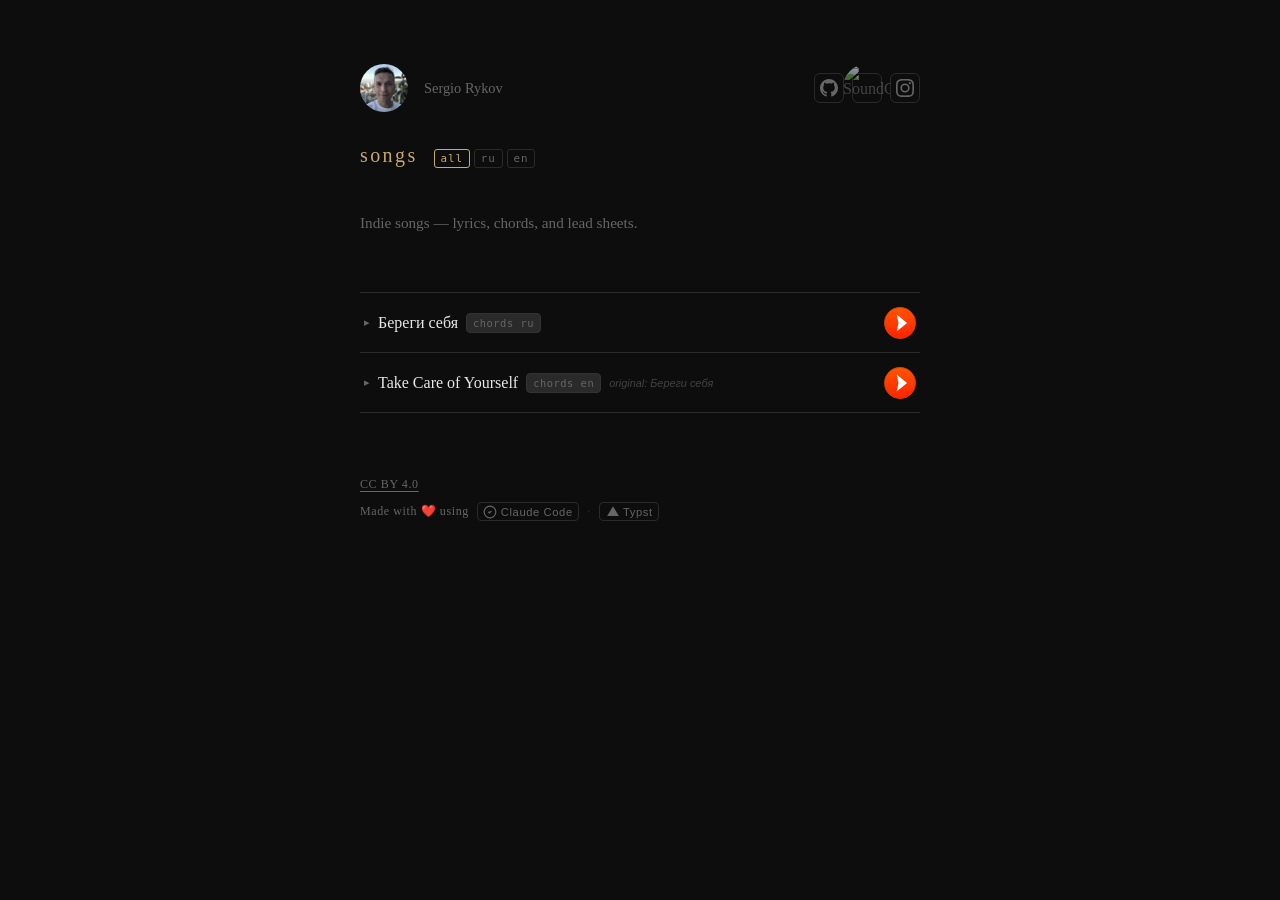
==== index.html @ 10415e85 "header: use soundcloud_logo.png for social SoundCloud button Co-Authored-By: Claude Sonnet 4.6 <nore" ====
<!DOCTYPE html>
<html lang="ru">
<head>
  <meta charset="UTF-8" />
  <meta name="viewport" content="width=device-width, initial-scale=1.0" />
  <link rel="icon" type="image/png" href="favicon.png" />
  <title>songs</title>
  <style>
    :root {
      --bg:      #0d0d0d;
      --surface: #161616;
      --border:  #2a2a2a;
      --text:    #e8e8e8;
      --muted:   #666;
      --accent:  #c8a96e;
      --hover:   #1e1e1e;
    }

    * { box-sizing: border-box; margin: 0; padding: 0; }

    body {
      background: var(--bg);
      color: var(--text);
      font-family: "Georgia", "Times New Roman", serif;
      min-height: 100vh;
      display: flex;
      flex-direction: column;
      align-items: center;
      padding: 4rem 1.5rem 6rem;
    }

    .container { width: 100%; max-width: 560px; }

    /* ── Header ── */
    header { margin-bottom: 3.5rem; }

    header h1 {
      font-size: 1.25rem;
      font-weight: normal;
      letter-spacing: 0.12em;
      text-transform: lowercase;
      color: var(--accent);
      margin-bottom: 1.2rem;
    }

    header p {
      font-size: 0.95rem;
      line-height: 1.7;
      color: var(--muted);
    }

    /* ── Songs heading row + filter ── */
    .songs-heading-row {
      display: flex;
      align-items: baseline;
      gap: 1rem;
      margin-bottom: 1.5rem;
    }

    .lang-filter {
      display: flex;
      gap: 0.25rem;
      align-items: center;
    }

    .lang-filter-btn {
      background: none;
      border: 1px solid var(--border);
      color: var(--muted);
      font-family: monospace;
      font-size: 0.68rem;
      letter-spacing: 0.08em;
      padding: 0.15em 0.55em;
      border-radius: 3px;
      cursor: pointer;
      transition: color 0.15s, border-color 0.15s;
    }

    .lang-filter-btn:hover { color: var(--text); border-color: #555; }
    .lang-filter-btn.active { color: var(--accent); border-color: var(--accent); }

    /* ── Song list ── */
    .songs { list-style: none; }

    .songs li { border-top: 1px solid var(--border); }
    .songs li:last-child { border-bottom: 1px solid var(--border); }

    /* ── details / summary reset ── */
    .song-details { }
    .song-details > summary { list-style: none; cursor: pointer; }
    .song-details > summary::-webkit-details-marker { display: none; }

    .song-row {
      display: flex;
      align-items: center;
      justify-content: space-between;
      gap: 1rem;
      padding: 0.85rem 0.25rem;
      transition: background 0.15s;
      border-radius: 2px;
      user-select: none;
    }

    .song-row:hover { background: var(--hover); }

    .song-title {
      font-size: 1rem;
      color: var(--text);
      flex: 1;
      transition: color 0.15s;
      display: flex;
      align-items: center;
      gap: 0.5em;
    }

    .song-title::before {
      content: "▸";
      font-size: 0.7rem;
      color: var(--muted);
      transition: transform 0.2s, color 0.15s;
      display: inline-block;
    }

    .song-details[open] .song-title::before {
      transform: rotate(90deg);
      color: var(--accent);
    }

    .song-row:hover .song-title { color: var(--accent); }

    .song-actions {
      display: flex;
      align-items: center;
      gap: 0.4rem;
      flex-shrink: 0;
    }

    /* ── Icon button base ── */
    .icon-btn {
      display: inline-flex;
      align-items: center;
      justify-content: center;
      height: 28px;
      border-radius: 4px;
      text-decoration: none;
      position: relative;
      transition: opacity 0.15s;
    }

    .icon-btn svg { display: block; }

    /* ── SoundCloud play button ── */
    .play-btn {
      background: none;
      padding: 0;
      width: 32px;
      height: 32px;
    }

    .play-btn:hover { opacity: 0.85; }

    /* ── Language / PDF badge ── */
    .lang-btn {
      background: var(--border);
      color: var(--muted);
      font-family: monospace;
      font-size: 0.65rem;
      letter-spacing: 0.05em;
      padding: 0 6px;
      border: 1px solid #333;
      height: 20px;
      flex-shrink: 0;
    }

    .lang-btn:hover { color: var(--accent); border-color: var(--accent); }

    /* ── Original-song subtext ── */
    .song-original {
      font-size: 0.68rem;
      font-family: sans-serif;
      font-style: italic;
      color: var(--muted);
      opacity: 0.6;
      white-space: nowrap;
    }

    /* ── Tooltip ── */
    .icon-btn::after {
      content: attr(data-tooltip);
      position: absolute;
      bottom: calc(100% + 6px);
      right: 0;
      background: #1a1a1a;
      color: #ccc;
      font-size: 0.7rem;
      font-family: sans-serif;
      padding: 0.3em 0.6em;
      border-radius: 3px;
      white-space: nowrap;
      pointer-events: none;
      opacity: 0;
      transform: translateY(4px);
      transition: opacity 0.15s, transform 0.15s;
      border: 1px solid #333;
    }

    .icon-btn:hover::after { opacity: 1; transform: translateY(0); }

    /* ── Lyrics ── */
    .lyrics {
      padding: 0.75rem 0.25rem 1.25rem 1.4rem;
      border-top: 1px solid var(--border);
    }

    .sc-embed {
      display: block;
      width: 100%;
      height: 166px;
      margin-bottom: 0.75rem;
      border-radius: 4px;
      overflow: hidden;
      border: none;
    }

    .lyrics-credits {
      font-family: sans-serif;
      font-size: 0.75rem;
      color: var(--muted);
      margin-bottom: 0.75rem;
    }

    .lyrics-credits a {
      color: var(--muted);
      text-decoration: underline;
      text-underline-offset: 2px;
    }

    .lyrics-credits a:hover { color: var(--accent); }

    .lyrics-lang {
      font-family: monospace;
      font-size: 0.7rem;
      color: var(--border);
      letter-spacing: 0.1em;
      text-transform: uppercase;
      margin: 1rem 0 0.4rem;
    }

    .lyrics pre {
      font-family: "Georgia", serif;
      font-size: 0.88rem;
      line-height: 1.75;
      color: var(--muted);
      white-space: pre-wrap;
      margin: 0;
    }

    /* ── Author ── */
    .author {
      display: flex;
      align-items: center;
      gap: 1rem;
      margin-bottom: 2rem;
    }

    .author-left {
      display: flex;
      align-items: center;
      gap: 1rem;
    }

    .author img {
      width: 48px;
      height: 48px;
      border-radius: 50%;
      object-fit: cover;
      filter: grayscale(30%);
    }

    .author-name {
      font-size: 0.9rem;
      color: var(--muted);
    }

    /* ── Social links ── */
    .social {
      display: flex;
      gap: 0.5rem;
      align-items: center;
      margin-left: auto;
    }

    .social a {
      display: inline-flex;
      align-items: center;
      justify-content: center;
      width: 30px;
      height: 30px;
      border-radius: 6px;
      color: var(--muted);
      text-decoration: none;
      border: 1px solid var(--border);
      transition: color 0.15s, border-color 0.15s;
    }

    .social a:hover { color: var(--text); border-color: #555; }
    .social a svg { display: block; }

    /* ── Footer ── */
    footer {
      margin-top: 4rem;
      font-size: 0.75rem;
      color: var(--muted);
      letter-spacing: 0.05em;
    }

    footer a {
      color: var(--muted);
      text-decoration: underline;
      text-underline-offset: 3px;
    }

    footer a:hover { color: var(--accent); }

    .footer-made {
      margin-top: 0.6rem;
      display: flex;
      align-items: center;
      gap: 0.5rem;
    }

    .footer-tool {
      display: inline-flex;
      align-items: center;
      gap: 0.3em;
      text-decoration: none;
      color: var(--muted);
      border: 1px solid var(--border);
      border-radius: 4px;
      padding: 0.15em 0.5em;
      font-size: 0.7rem;
      font-family: sans-serif;
      transition: color 0.15s, border-color 0.15s;
    }

    .footer-tool:hover { color: var(--accent); border-color: var(--accent); text-decoration: none; }

    .footer-sep { opacity: 0.3; }
  </style>
</head>
<body>
  <div class="container">
    <header>
      <div class="author">
        <div class="author-left">
          <img src="images/author-photo.jpg" alt="Sergio Rykov" />
          <span class="author-name">Sergio Rykov</span>
        </div>
        <nav class="social">
          <!-- GitHub -->
          <a href="https://github.com/sergiorykov/songs" target="_blank" rel="noopener" aria-label="GitHub">
            <svg width="18" height="18" viewBox="0 0 24 24" fill="currentColor">
              <path d="M12 0C5.37 0 0 5.37 0 12c0 5.3 3.438 9.8 8.205 11.385.6.113.82-.258.82-.577v-2.234c-3.338.726-4.033-1.416-4.033-1.416-.546-1.387-1.333-1.756-1.333-1.756-1.089-.745.083-.729.083-.729 1.205.084 1.839 1.237 1.839 1.237 1.07 1.834 2.807 1.304 3.492.997.107-.775.418-1.305.762-1.604-2.665-.305-5.467-1.334-5.467-5.931 0-1.311.469-2.381 1.236-3.221-.124-.303-.535-1.524.117-3.176 0 0 1.008-.322 3.301 1.23A11.509 11.509 0 0 1 12 5.803c1.02.005 2.047.138 3.006.404 2.291-1.552 3.297-1.23 3.297-1.23.653 1.653.242 2.874.118 3.176.77.84 1.235 1.911 1.235 3.221 0 4.609-2.807 5.624-5.479 5.921.43.372.823 1.102.823 2.222v3.293c0 .319.192.694.801.576C20.566 21.797 24 17.3 24 12c0-6.63-5.37-12-12-12z"/>
            </svg>
          </a>
          <!-- SoundCloud -->
          <a href="https://soundcloud.com/sergiorykov" target="_blank" rel="noopener" aria-label="SoundCloud">
            <img src="images/soundcloud_logo.png" width="20" height="20" alt="SoundCloud" style="opacity:0.6;filter:grayscale(20%);display:block;" />
          </a>
          <!-- Instagram -->
          <a href="https://instagram.com/sergiorykov" target="_blank" rel="noopener" aria-label="Instagram">
            <svg width="18" height="18" viewBox="0 0 24 24" fill="currentColor">
              <path d="M12 2.163c3.204 0 3.584.012 4.85.07 3.252.148 4.771 1.691 4.919 4.919.058 1.265.069 1.645.069 4.849 0 3.205-.012 3.584-.069 4.849-.149 3.225-1.664 4.771-4.919 4.919-1.266.058-1.644.07-4.85.07-3.204 0-3.584-.012-4.849-.07-3.26-.149-4.771-1.699-4.919-4.92-.058-1.265-.07-1.644-.07-4.849 0-3.204.013-3.583.07-4.849.149-3.227 1.664-4.771 4.919-4.919 1.266-.057 1.645-.069 4.849-.069zM12 0C8.741 0 8.333.014 7.053.072 2.695.272.273 2.69.073 7.052.014 8.333 0 8.741 0 12c0 3.259.014 3.668.072 4.948.2 4.358 2.618 6.78 6.98 6.98C8.333 23.986 8.741 24 12 24c3.259 0 3.668-.014 4.948-.072 4.354-.2 6.782-2.618 6.979-6.98.059-1.28.073-1.689.073-4.948 0-3.259-.014-3.667-.072-4.947-.196-4.354-2.617-6.78-6.979-6.98C15.668.014 15.259 0 12 0zm0 5.838a6.162 6.162 0 1 0 0 12.324 6.162 6.162 0 0 0 0-12.324zM12 16a4 4 0 1 1 0-8 4 4 0 0 1 0 8zm6.406-11.845a1.44 1.44 0 1 0 0 2.881 1.44 1.44 0 0 0 0-2.881z"/>
            </svg>
          </a>
        </nav>
      </div>
      <div class="songs-heading-row">
        <h1>songs</h1>
        <div class="lang-filter" id="lang-filter"></div>
      </div>
      <p>Indie songs — lyrics, chords, and lead sheets.</p>
    </header>

    <ul class="songs" id="song-list">
      <!-- songs:start -->
      <li data-lang="ru" data-default="true">
        <details class="song-details">
          <summary class="song-row">
            <span class="song-title">Береги себя<a class="icon-btn lang-btn" href="pdf/Береги себя/ru.pdf" target="_blank" rel="noopener" data-tooltip="Sheet music PDF (ru)">chords ru</a></span>
            <div class="song-actions"><a class="icon-btn play-btn" href="https://soundcloud.com/sergiorykov/beregi-sebya" target="_blank" rel="noopener" data-tooltip="Listen on SoundCloud"><svg width="32" height="32" viewBox="0 0 43 43" xmlns="http://www.w3.org/2000/svg"><defs><linearGradient id="scg_____________ru" x1="0%" y1="0%" x2="0%" y2="100%"><stop offset="0%" stop-color="#ff5500" stop-opacity="1"/><stop offset="100%" stop-color="#ff2200" stop-opacity="1"/></linearGradient></defs><circle fill="url(#scg_____________ru)" stroke="#cc4400" cx="21.5" cy="21.5" r="21"/><path fill="#fff" d="M31,21.5L17,33l2.5-11.5L17,10L31,21.5z"/></svg></a></div>
          </summary>
        <div class="lyrics"><iframe class="sc-embed" src="sc/%D0%91%D0%B5%D1%80%D0%B5%D0%B3%D0%B8%20%D1%81%D0%B5%D0%B1%D1%8F/ru.html" width="100%" height="166" scrolling="no" frameborder="no" loading="lazy"></iframe><div class="lyrics-credits">Lyrics: <a href="https://www.chitalnya.ru/users/Einsamer2/info.php" target="_blank" rel="noopener">Таня Пелиховская</a>  ·  Music: <a href="https://soundcloud.com/sergiorykov/" target="_blank" rel="noopener">Сергей Рыков</a> · 22.03.2024</div>
        <pre>Береги себя только, слышишь...
Сердце грустью ранить не надо.
Утром кофе и нос повыше,
Улыбайся душой и взглядом.

Всё проходит, цени мгновенье,
Лишь хорошее вспоминая.
Не храни боль, проси прощенья,
За обиды других прощая.

Отпускай негатив из мыслей,
Слишком строгим к себе быть не стоит.
В жизни только любовь есть смыслом,
Всё обманчиво остальное.

Дня итог подводя под вечер,
Когда звезды коснутся крыши,
Тёплым пледом укутав плечи,
Береги себя только, слышишь...</pre></div>
        </details>
      </li>
      <li data-lang="en" data-default="false">
        <details class="song-details">
          <summary class="song-row">
            <span class="song-title">Take Care of Yourself<a class="icon-btn lang-btn" href="pdf/Береги себя/en.pdf" target="_blank" rel="noopener" data-tooltip="Sheet music PDF (en)">chords en</a> <span class="song-original">original: Береги себя</span></span>
            <div class="song-actions"><a class="icon-btn play-btn" href="https://soundcloud.com/sergiorykov/beregi-sebya" target="_blank" rel="noopener" data-tooltip="Listen on SoundCloud"><svg width="32" height="32" viewBox="0 0 43 43" xmlns="http://www.w3.org/2000/svg"><defs><linearGradient id="scg_____________en" x1="0%" y1="0%" x2="0%" y2="100%"><stop offset="0%" stop-color="#ff5500" stop-opacity="1"/><stop offset="100%" stop-color="#ff2200" stop-opacity="1"/></linearGradient></defs><circle fill="url(#scg_____________en)" stroke="#cc4400" cx="21.5" cy="21.5" r="21"/><path fill="#fff" d="M31,21.5L17,33l2.5-11.5L17,10L31,21.5z"/></svg></a></div>
          </summary>
        <div class="lyrics"><iframe class="sc-embed" src="sc/%D0%91%D0%B5%D1%80%D0%B5%D0%B3%D0%B8%20%D1%81%D0%B5%D0%B1%D1%8F/en.html" width="100%" height="166" scrolling="no" frameborder="no" loading="lazy"></iframe><div class="lyrics-credits">Lyrics: <a href="https://www.chitalnya.ru/users/Einsamer2/info.php" target="_blank" rel="noopener">Tanya Pelikhovskaya</a>  ·  Music: <a href="https://soundcloud.com/sergiorykov/" target="_blank" rel="noopener">Sergey Rykov</a> · 22.03.2024</div>
        <pre>Take care of yourself, do you hear?...
No need to wound your heart with sadness.
Morning coffee, chin a little higher,
Let your soul and eyes smile with gladness.

All shall pass — treasure every moment,
Keeping only the good in memory.
Hold no pain, seek forgiveness freely,
Forgiving others' wrongs with mercy.

Let the negatives go from your thinking,
Being too strict with yourself is not worth it.
In this life only love has true meaning,
Everything else is fleeting and doubtful.

Summing up the day toward the evening,
When the stars start to touch the rooftop,
Wrap yourself in a warm cozy blanket,
Take care of yourself, do you hear?...</pre></div>
        </details>
      </li>
      <!-- songs:end -->
    </ul>

    <footer>
      <div>
        <a href="https://creativecommons.org/licenses/by/4.0/" target="_blank" rel="noopener">CC BY 4.0</a>
      </div>
      <div class="footer-made">
        Made with ❤️ using
        <!-- Claude Code -->
        <a href="https://claude.ai/code" target="_blank" rel="noopener" class="footer-tool">
          <svg width="14" height="14" viewBox="0 0 24 24" fill="currentColor" aria-hidden="true"><circle cx="12" cy="12" r="10" fill="none" stroke="currentColor" stroke-width="2"/><path d="M8 12l3 3 5-5"/></svg>
          Claude Code
        </a>
        <span class="footer-sep">·</span>
        <!-- Typst -->
        <a href="https://typst.app" target="_blank" rel="noopener" class="footer-tool">
          <svg width="14" height="14" viewBox="0 0 120 120" fill="currentColor" aria-hidden="true"><path d="M60 10 L110 95 H10 Z"/></svg>
          Typst
        </a>
      </div>
    </footer>
  </div>

  <script>
    (function () {
      const filterEl  = document.getElementById('lang-filter');
      const songItems = Array.from(document.querySelectorAll('#song-list li[data-lang]'));

      // Collect unique langs preserving insertion order
      const langs = [...new Set(songItems.map(li => li.dataset.lang))];

      let current = 'all';

      function applyFilter(lang) {
        current = lang;
        songItems.forEach(li => {
          li.style.display = (lang === 'all' || li.dataset.lang === lang) ? '' : 'none';
        });
        filterEl.querySelectorAll('.lang-filter-btn').forEach(btn => {
          btn.classList.toggle('active', btn.dataset.lang === lang);
        });
      }

      ['all', ...langs].forEach(lang => {
        const btn = document.createElement('button');
        btn.className  = 'lang-filter-btn' + (lang === 'all' ? ' active' : '');
        btn.dataset.lang = lang;
        btn.textContent  = lang;
        btn.addEventListener('click', () => applyFilter(lang));
        filterEl.appendChild(btn);
      });
    })();
  </script>
</body>
</html>
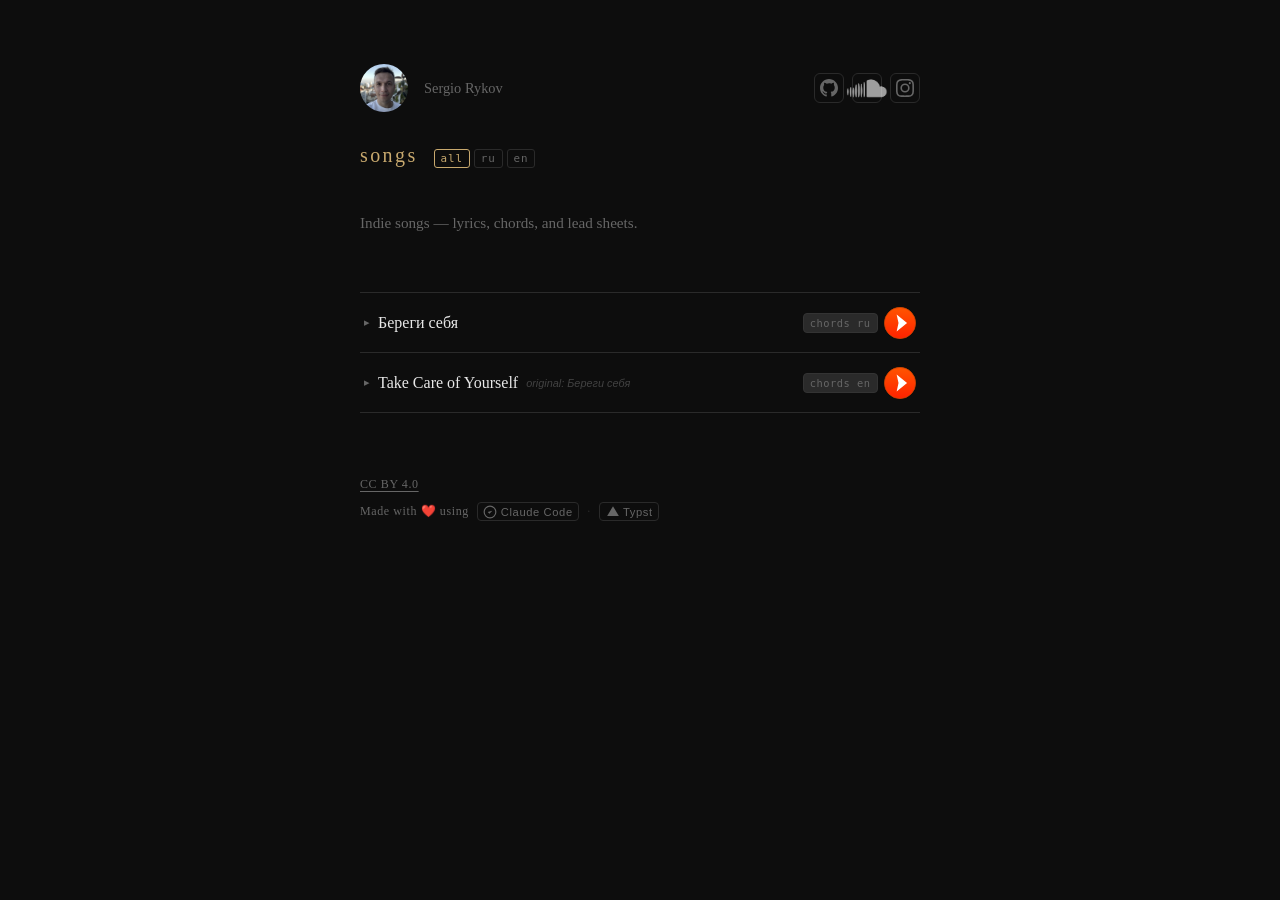
==== commit 14eeb6ff: "index.html: move chords badge into actions area next to play button Co-Authored-By: Claude Sonnet 4." ====
--- a/index.html
+++ b/index.html
@@ -387,10 +387,10 @@
       <li data-lang="ru" data-default="true">
         <details class="song-details">
           <summary class="song-row">
-            <span class="song-title">Береги себя<a class="icon-btn lang-btn" href="pdf/Береги себя/ru.pdf" target="_blank" rel="noopener" data-tooltip="Sheet music PDF (ru)">chords ru</a></span>
-            <div class="song-actions"><a class="icon-btn play-btn" href="https://soundcloud.com/sergiorykov/beregi-sebya" target="_blank" rel="noopener" data-tooltip="Listen on SoundCloud"><svg width="32" height="32" viewBox="0 0 43 43" xmlns="http://www.w3.org/2000/svg"><defs><linearGradient id="scg_____________ru" x1="0%" y1="0%" x2="0%" y2="100%"><stop offset="0%" stop-color="#ff5500" stop-opacity="1"/><stop offset="100%" stop-color="#ff2200" stop-opacity="1"/></linearGradient></defs><circle fill="url(#scg_____________ru)" stroke="#cc4400" cx="21.5" cy="21.5" r="21"/><path fill="#fff" d="M31,21.5L17,33l2.5-11.5L17,10L31,21.5z"/></svg></a></div>
+            <span class="song-title">Береги себя</span>
+            <div class="song-actions"><a class="icon-btn lang-btn" href="pdf/Береги себя/ru.pdf" target="_blank" rel="noopener" data-tooltip="Sheet music PDF (ru)">chords ru</a><a class="icon-btn play-btn" href="https://soundcloud.com/sergiorykov/beregi-sebya" target="_blank" rel="noopener" data-tooltip="Listen on SoundCloud"><svg width="32" height="32" viewBox="0 0 43 43" xmlns="http://www.w3.org/2000/svg"><defs><linearGradient id="scg_____________ru" x1="0%" y1="0%" x2="0%" y2="100%"><stop offset="0%" stop-color="#ff5500" stop-opacity="1"/><stop offset="100%" stop-color="#ff2200" stop-opacity="1"/></linearGradient></defs><circle fill="url(#scg_____________ru)" stroke="#cc4400" cx="21.5" cy="21.5" r="21"/><path fill="#fff" d="M31,21.5L17,33l2.5-11.5L17,10L31,21.5z"/></svg></a></div>
           </summary>
-        <div class="lyrics"><iframe class="sc-embed" src="sc/%D0%91%D0%B5%D1%80%D0%B5%D0%B3%D0%B8%20%D1%81%D0%B5%D0%B1%D1%8F/ru.html" width="100%" height="166" scrolling="no" frameborder="no" loading="lazy"></iframe><div class="lyrics-credits">Lyrics: <a href="https://www.chitalnya.ru/users/Einsamer2/info.php" target="_blank" rel="noopener">Таня Пелиховская</a>  ·  Music: <a href="https://soundcloud.com/sergiorykov/" target="_blank" rel="noopener">Сергей Рыков</a> · 22.03.2024</div>
+        <div class="lyrics"><iframe class="sc-embed" src="pages/%D0%91%D0%B5%D1%80%D0%B5%D0%B3%D0%B8%20%D1%81%D0%B5%D0%B1%D1%8F/ru.html" width="100%" height="166" scrolling="no" frameborder="no" loading="lazy"></iframe><div class="lyrics-credits">Lyrics: <a href="https://www.chitalnya.ru/users/Einsamer2/info.php" target="_blank" rel="noopener">Таня Пелиховская</a>  ·  Music: <a href="https://soundcloud.com/sergiorykov/" target="_blank" rel="noopener">Сергей Рыков</a> · 22.03.2024</div>
         <pre>Береги себя только, слышишь...
 Сердце грустью ранить не надо.
 Утром кофе и нос повыше,
@@ -415,10 +415,10 @@
       <li data-lang="en" data-default="false">
         <details class="song-details">
           <summary class="song-row">
-            <span class="song-title">Take Care of Yourself<a class="icon-btn lang-btn" href="pdf/Береги себя/en.pdf" target="_blank" rel="noopener" data-tooltip="Sheet music PDF (en)">chords en</a> <span class="song-original">original: Береги себя</span></span>
-            <div class="song-actions"><a class="icon-btn play-btn" href="https://soundcloud.com/sergiorykov/beregi-sebya" target="_blank" rel="noopener" data-tooltip="Listen on SoundCloud"><svg width="32" height="32" viewBox="0 0 43 43" xmlns="http://www.w3.org/2000/svg"><defs><linearGradient id="scg_____________en" x1="0%" y1="0%" x2="0%" y2="100%"><stop offset="0%" stop-color="#ff5500" stop-opacity="1"/><stop offset="100%" stop-color="#ff2200" stop-opacity="1"/></linearGradient></defs><circle fill="url(#scg_____________en)" stroke="#cc4400" cx="21.5" cy="21.5" r="21"/><path fill="#fff" d="M31,21.5L17,33l2.5-11.5L17,10L31,21.5z"/></svg></a></div>
+            <span class="song-title">Take Care of Yourself <span class="song-original">original: Береги себя</span></span>
+            <div class="song-actions"><a class="icon-btn lang-btn" href="pdf/Береги себя/en.pdf" target="_blank" rel="noopener" data-tooltip="Sheet music PDF (en)">chords en</a><a class="icon-btn play-btn" href="https://soundcloud.com/sergiorykov/beregi-sebya" target="_blank" rel="noopener" data-tooltip="Listen on SoundCloud"><svg width="32" height="32" viewBox="0 0 43 43" xmlns="http://www.w3.org/2000/svg"><defs><linearGradient id="scg_____________en" x1="0%" y1="0%" x2="0%" y2="100%"><stop offset="0%" stop-color="#ff5500" stop-opacity="1"/><stop offset="100%" stop-color="#ff2200" stop-opacity="1"/></linearGradient></defs><circle fill="url(#scg_____________en)" stroke="#cc4400" cx="21.5" cy="21.5" r="21"/><path fill="#fff" d="M31,21.5L17,33l2.5-11.5L17,10L31,21.5z"/></svg></a></div>
           </summary>
-        <div class="lyrics"><iframe class="sc-embed" src="sc/%D0%91%D0%B5%D1%80%D0%B5%D0%B3%D0%B8%20%D1%81%D0%B5%D0%B1%D1%8F/en.html" width="100%" height="166" scrolling="no" frameborder="no" loading="lazy"></iframe><div class="lyrics-credits">Lyrics: <a href="https://www.chitalnya.ru/users/Einsamer2/info.php" target="_blank" rel="noopener">Tanya Pelikhovskaya</a>  ·  Music: <a href="https://soundcloud.com/sergiorykov/" target="_blank" rel="noopener">Sergey Rykov</a> · 22.03.2024</div>
+        <div class="lyrics"><iframe class="sc-embed" src="pages/%D0%91%D0%B5%D1%80%D0%B5%D0%B3%D0%B8%20%D1%81%D0%B5%D0%B1%D1%8F/en.html" width="100%" height="166" scrolling="no" frameborder="no" loading="lazy"></iframe><div class="lyrics-credits">Lyrics: <a href="https://www.chitalnya.ru/users/Einsamer2/info.php" target="_blank" rel="noopener">Tanya Pelikhovskaya</a>  ·  Music: <a href="https://soundcloud.com/sergiorykov/" target="_blank" rel="noopener">Sergey Rykov</a> · 22.03.2024</div>
         <pre>Take care of yourself, do you hear?...
 No need to wound your heart with sadness.
 Morning coffee, chin a little higher,
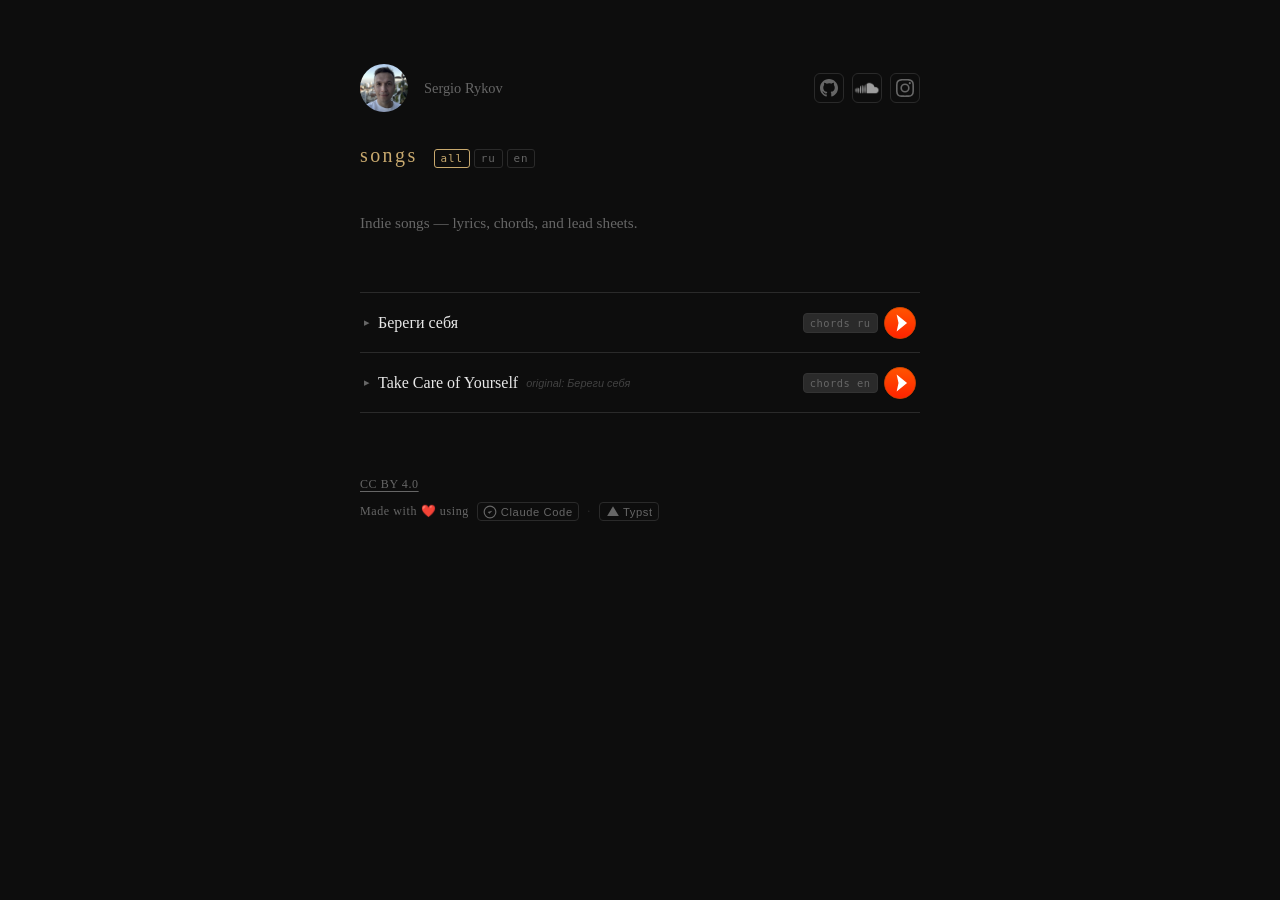
==== commit fed71e69: "Fix SoundCloud logo overflow in social button Co-Authored-By: Claude Sonnet 4.6 <noreply@anthropic.c" ====
--- a/index.html
+++ b/index.html
@@ -296,6 +296,7 @@
       justify-content: center;
       width: 30px;
       height: 30px;
+      overflow: hidden;
       border-radius: 6px;
       color: var(--muted);
       text-decoration: none;
@@ -365,7 +366,7 @@
           </a>
           <!-- SoundCloud -->
           <a href="https://soundcloud.com/sergiorykov" target="_blank" rel="noopener" aria-label="SoundCloud">
-            <img src="images/soundcloud_logo.png" width="20" height="20" alt="SoundCloud" style="opacity:0.6;filter:grayscale(20%);display:block;" />
+            <img src="images/soundcloud_logo.png" width="22" height="22" alt="SoundCloud" style="opacity:0.6;filter:grayscale(20%);display:block;max-width:100%;max-height:100%;object-fit:contain;" />
           </a>
           <!-- Instagram -->
           <a href="https://instagram.com/sergiorykov" target="_blank" rel="noopener" aria-label="Instagram">
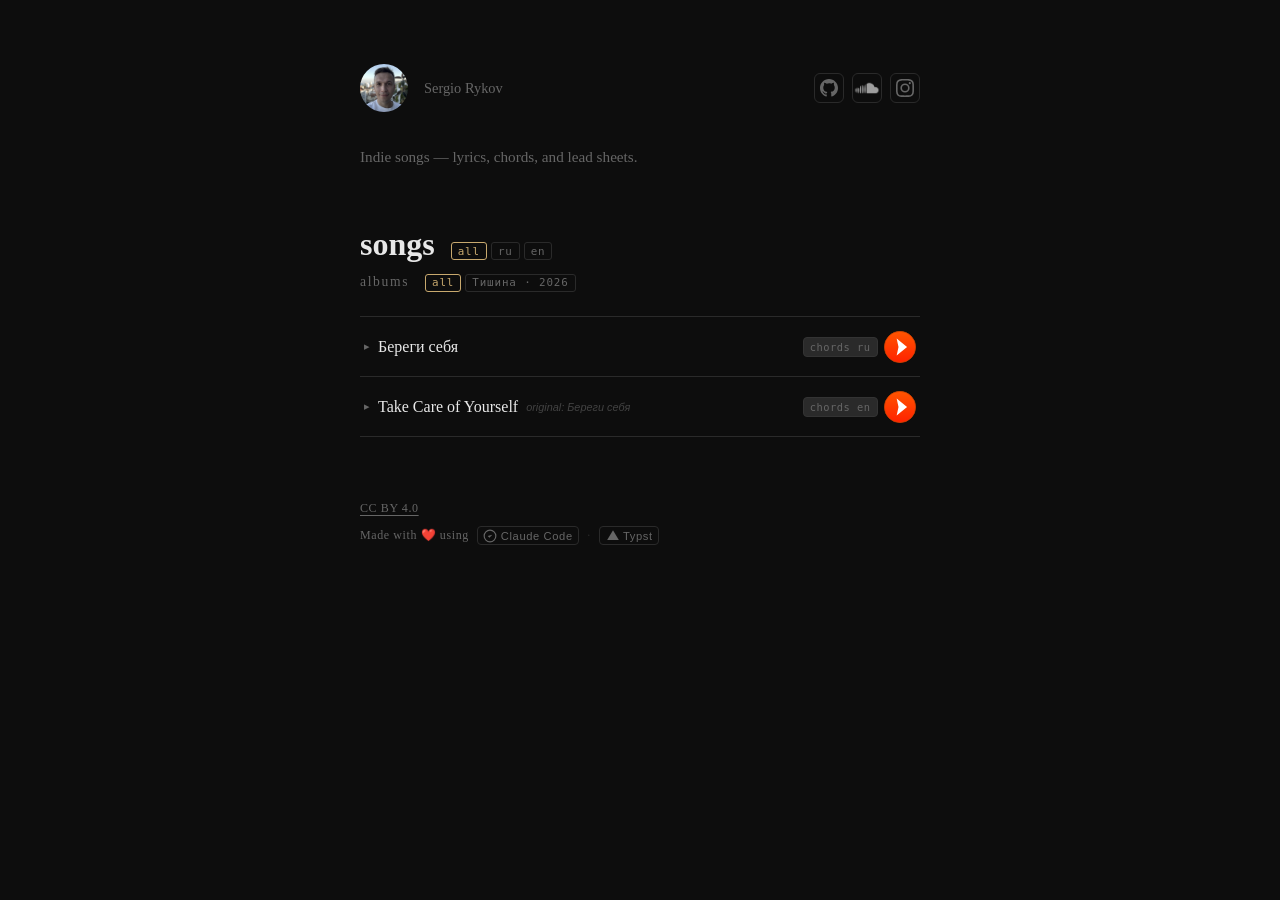
==== commit 279951a3: "Add albums filter row to index.html; wire album-id to song items - index.html: albums heading row wi" ====
--- a/index.html
+++ b/index.html
@@ -54,7 +54,23 @@
       display: flex;
       align-items: baseline;
       gap: 1rem;
+      margin-bottom: 0.6rem;
+    }
+
+    /* ── Albums heading row + filter ── */
+    .albums-heading-row {
+      display: flex;
+      align-items: baseline;
+      gap: 1rem;
       margin-bottom: 1.5rem;
+    }
+
+    .albums-heading-row h2 {
+      font-size: 0.85rem;
+      font-weight: normal;
+      letter-spacing: 0.12em;
+      text-transform: lowercase;
+      color: var(--muted);
     }
 
     .lang-filter {
@@ -376,16 +392,27 @@
           </a>
         </nav>
       </div>
-      <div class="songs-heading-row">
-        <h1>songs</h1>
-        <div class="lang-filter" id="lang-filter"></div>
-      </div>
       <p>Indie songs — lyrics, chords, and lead sheets.</p>
     </header>
 
+    <div class="songs-heading-row">
+      <h1>songs</h1>
+      <div class="lang-filter" id="lang-filter"></div>
+    </div>
+
+    <!-- albums:start -->
+    <div class="albums-heading-row">
+      <h2>albums</h2>
+      <div class="album-filter" id="album-filter">
+        <button class="lang-filter-btn active" data-album="all">all</button>
+        <button class="lang-filter-btn" data-album="the-silence">Тишина · 2026</button>
+      </div>
+    </div>
+    <!-- albums:end -->
+
     <ul class="songs" id="song-list">
       <!-- songs:start -->
-      <li data-lang="ru" data-default="true">
+      <li data-lang="ru" data-default="true" data-album-id="the-silence">
         <details class="song-details">
           <summary class="song-row">
             <span class="song-title">Береги себя</span>
@@ -413,7 +440,7 @@
 Береги себя только, слышишь...</pre></div>
         </details>
       </li>
-      <li data-lang="en" data-default="false">
+      <li data-lang="en" data-default="false" data-album-id="the-silence">
         <details class="song-details">
           <summary class="song-row">
             <span class="song-title">Take Care of Yourself <span class="song-original">original: Береги себя</span></span>
@@ -467,32 +494,46 @@
 
   <script>
     (function () {
-      const filterEl  = document.getElementById('lang-filter');
-      const songItems = Array.from(document.querySelectorAll('#song-list li[data-lang]'));
-
-      // Collect unique langs preserving insertion order
+      const filterEl      = document.getElementById('lang-filter');
+      const albumFilterEl = document.getElementById('album-filter');
+      const songItems     = Array.from(document.querySelectorAll('#song-list li[data-lang]'));
+
       const langs = [...new Set(songItems.map(li => li.dataset.lang))];
-
-      let current = 'all';
-
-      function applyFilter(lang) {
-        current = lang;
+      let currentLang  = 'all';
+      let currentAlbum = 'all';
+
+      function applyFilters() {
         songItems.forEach(li => {
-          li.style.display = (lang === 'all' || li.dataset.lang === lang) ? '' : 'none';
+          const langOk  = currentLang  === 'all' || li.dataset.lang    === currentLang;
+          const albumOk = currentAlbum === 'all' || li.dataset.albumId === currentAlbum;
+          li.style.display = (langOk && albumOk) ? '' : 'none';
         });
         filterEl.querySelectorAll('.lang-filter-btn').forEach(btn => {
-          btn.classList.toggle('active', btn.dataset.lang === lang);
+          btn.classList.toggle('active', btn.dataset.lang === currentLang);
+        });
+        if (albumFilterEl) {
+          albumFilterEl.querySelectorAll('.lang-filter-btn').forEach(btn => {
+            btn.classList.toggle('active', btn.dataset.album === currentAlbum);
+          });
+        }
+      }
+
+      // Build lang filter buttons dynamically from song data
+      ['all', ...langs].forEach(lang => {
+        const btn = document.createElement('button');
+        btn.className    = 'lang-filter-btn' + (lang === 'all' ? ' active' : '');
+        btn.dataset.lang = lang;
+        btn.textContent  = lang;
+        btn.addEventListener('click', () => { currentLang = lang; applyFilters(); });
+        filterEl.appendChild(btn);
+      });
+
+      // Wire album filter buttons (static HTML generated by update_songs.py)
+      if (albumFilterEl) {
+        albumFilterEl.querySelectorAll('.lang-filter-btn').forEach(btn => {
+          btn.addEventListener('click', () => { currentAlbum = btn.dataset.album; applyFilters(); });
         });
       }
-
-      ['all', ...langs].forEach(lang => {
-        const btn = document.createElement('button');
-        btn.className  = 'lang-filter-btn' + (lang === 'all' ? ' active' : '');
-        btn.dataset.lang = lang;
-        btn.textContent  = lang;
-        btn.addEventListener('click', () => applyFilter(lang));
-        filterEl.appendChild(btn);
-      });
     })();
   </script>
 </body>
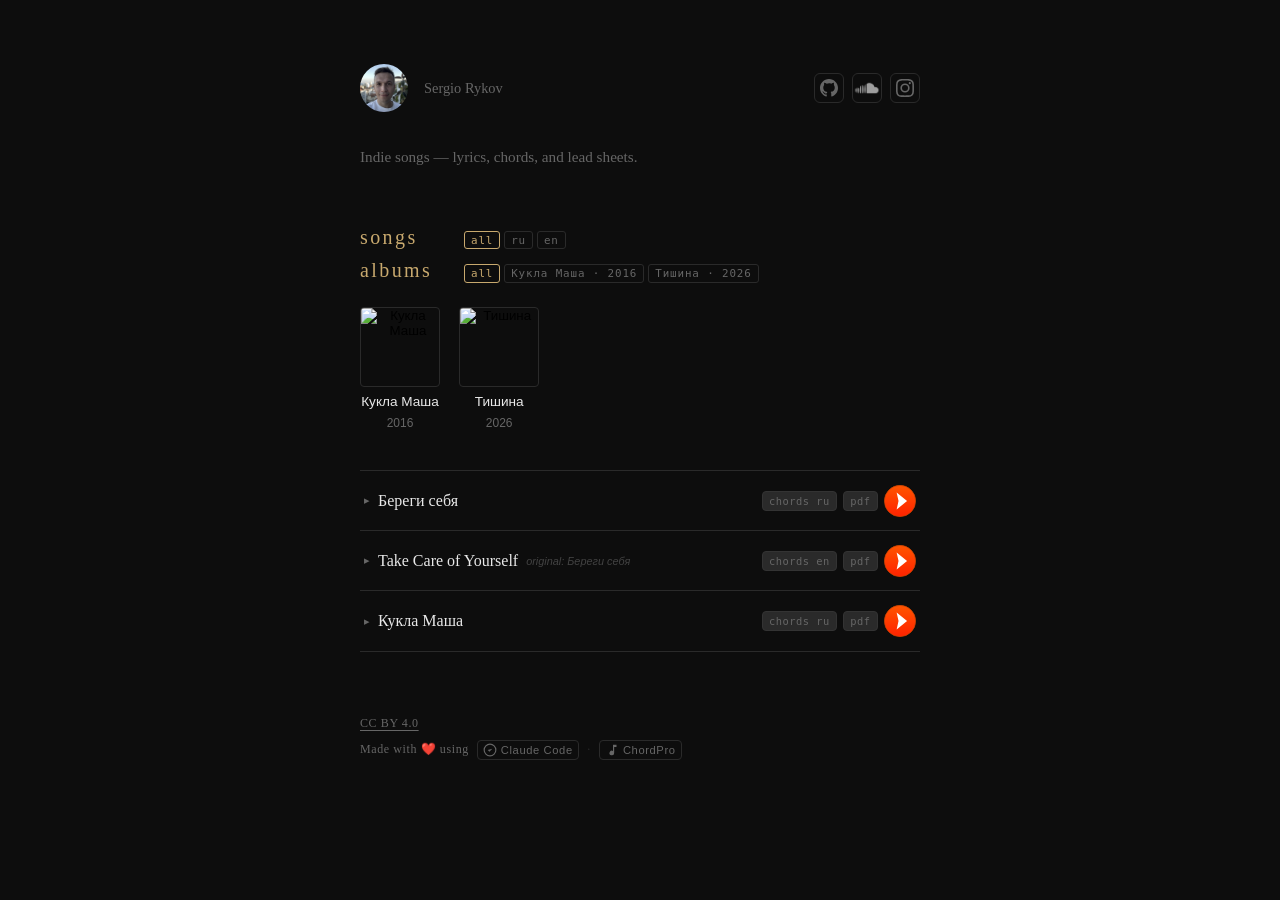
==== commit b4413965: "Generate index.html and README.md from ChordPro catalog - songbook/site.py replaces update_songs.py:" ====
--- a/index.html
+++ b/index.html
@@ -34,43 +34,39 @@
     /* ── Header ── */
     header { margin-bottom: 3.5rem; }
 
-    header h1 {
+    header h1 { margin-bottom: 1.2rem; }
+
+    header p {
+      font-size: 0.95rem;
+      line-height: 1.7;
+      color: var(--muted);
+    }
+
+    /* ── Songs heading row + filter ── */
+    .songs-heading-row {
+      display: flex;
+      align-items: baseline;
+      gap: 1rem;
+      margin-bottom: 0.6rem;
+    }
+
+    /* ── Albums heading row + filter ── */
+    .albums-heading-row {
+      display: flex;
+      align-items: baseline;
+      gap: 1rem;
+      margin-bottom: 1.5rem;
+    }
+
+    /* Shared heading style for songs/albums rows */
+    .songs-heading-row h1,
+    .albums-heading-row h2 {
       font-size: 1.25rem;
       font-weight: normal;
       letter-spacing: 0.12em;
       text-transform: lowercase;
       color: var(--accent);
-      margin-bottom: 1.2rem;
-    }
-
-    header p {
-      font-size: 0.95rem;
-      line-height: 1.7;
-      color: var(--muted);
-    }
-
-    /* ── Songs heading row + filter ── */
-    .songs-heading-row {
-      display: flex;
-      align-items: baseline;
-      gap: 1rem;
-      margin-bottom: 0.6rem;
-    }
-
-    /* ── Albums heading row + filter ── */
-    .albums-heading-row {
-      display: flex;
-      align-items: baseline;
-      gap: 1rem;
-      margin-bottom: 1.5rem;
-    }
-
-    .albums-heading-row h2 {
-      font-size: 0.85rem;
-      font-weight: normal;
-      letter-spacing: 0.12em;
-      text-transform: lowercase;
-      color: var(--muted);
+      min-width: 5.5rem;
     }
 
     .lang-filter {
@@ -94,6 +90,49 @@
 
     .lang-filter-btn:hover { color: var(--text); border-color: #555; }
     .lang-filter-btn.active { color: var(--accent); border-color: var(--accent); }
+
+    /* ── Album strip ── */
+    .album-strip {
+      display: flex;
+      flex-wrap: wrap;
+      gap: 1.2rem;
+      margin-bottom: 2.5rem;
+    }
+
+    .album-card {
+      display: flex;
+      flex-direction: column;
+      align-items: center;
+      gap: 0.45rem;
+      background: none;
+      border: none;
+      cursor: pointer;
+      padding: 0;
+      text-align: center;
+    }
+
+    .album-card-cover {
+      width: 80px;
+      height: 80px;
+      object-fit: cover;
+      border-radius: 4px;
+      border: 1px solid var(--border);
+      display: block;
+    }
+
+    .album-card-cover--placeholder {
+      background: var(--surface);
+    }
+
+    .album-card-name {
+      font-size: 0.85rem;
+      color: var(--text);
+    }
+
+    .album-card-year {
+      font-size: 0.75rem;
+      color: var(--muted);
+    }
 
     /* ── Song list ── */
     .songs { list-style: none; }
@@ -405,10 +444,26 @@
       <h2>albums</h2>
       <div class="album-filter" id="album-filter">
         <button class="lang-filter-btn active" data-album="all">all</button>
+        <button class="lang-filter-btn" data-album="kukla-masha">Кукла Маша · 2016</button>
         <button class="lang-filter-btn" data-album="the-silence">Тишина · 2026</button>
       </div>
     </div>
     <!-- albums:end -->
+
+    <!-- album-cards:start -->
+    <div class="album-strip">
+      <button class="album-card" data-album="kukla-masha">
+        <img src="albums/%D0%9A%D1%83%D0%BA%D0%BB%D0%B0%20%D0%9C%D0%B0%D1%88%D0%B0/cover.png" class="album-card-cover" alt="Кукла Маша">
+        <div class="album-card-name">Кукла Маша</div>
+        <div class="album-card-year">2016</div>
+      </button>
+      <button class="album-card" data-album="the-silence">
+        <img src="albums/%D0%A2%D0%B8%D1%88%D0%B8%D0%BD%D0%B0/cover.png" class="album-card-cover" alt="Тишина">
+        <div class="album-card-name">Тишина</div>
+        <div class="album-card-year">2026</div>
+      </button>
+    </div>
+    <!-- album-cards:end -->
 
     <ul class="songs" id="song-list">
       <!-- songs:start -->
@@ -416,10 +471,9 @@
         <details class="song-details">
           <summary class="song-row">
             <span class="song-title">Береги себя</span>
-            <div class="song-actions"><a class="icon-btn lang-btn" href="pdf/Береги себя/ru.pdf" target="_blank" rel="noopener" data-tooltip="Sheet music PDF (ru)">chords ru</a><a class="icon-btn play-btn" href="https://soundcloud.com/sergiorykov/beregi-sebya" target="_blank" rel="noopener" data-tooltip="Listen on SoundCloud"><svg width="32" height="32" viewBox="0 0 43 43" xmlns="http://www.w3.org/2000/svg"><defs><linearGradient id="scg_____________ru" x1="0%" y1="0%" x2="0%" y2="100%"><stop offset="0%" stop-color="#ff5500" stop-opacity="1"/><stop offset="100%" stop-color="#ff2200" stop-opacity="1"/></linearGradient></defs><circle fill="url(#scg_____________ru)" stroke="#cc4400" cx="21.5" cy="21.5" r="21"/><path fill="#fff" d="M31,21.5L17,33l2.5-11.5L17,10L31,21.5z"/></svg></a></div>
+            <div class="song-actions"><a class="icon-btn lang-btn" href="web/%D0%91%D0%B5%D1%80%D0%B5%D0%B3%D0%B8%20%D1%81%D0%B5%D0%B1%D1%8F/ru.html" data-tooltip="Chords &amp; lyrics (ru)">chords ru</a><a class="icon-btn lang-btn" href="pdf/%D0%91%D0%B5%D1%80%D0%B5%D0%B3%D0%B8%20%D1%81%D0%B5%D0%B1%D1%8F/ru.pdf" target="_blank" rel="noopener" data-tooltip="Printable PDF (ru)">pdf</a><a class="icon-btn play-btn" href="https://soundcloud.com/sergiorykov/beregi-sebya" target="_blank" rel="noopener" data-tooltip="Listen on SoundCloud"><svg width="32" height="32" viewBox="0 0 43 43" xmlns="http://www.w3.org/2000/svg"><defs><linearGradient id="scg_beregi_sebya_ru" x1="0%" y1="0%" x2="0%" y2="100%"><stop offset="0%" stop-color="#ff5500" stop-opacity="1"/><stop offset="100%" stop-color="#ff2200" stop-opacity="1"/></linearGradient></defs><circle fill="url(#scg_beregi_sebya_ru)" stroke="#cc4400" cx="21.5" cy="21.5" r="21"/><path fill="#fff" d="M31,21.5L17,33l2.5-11.5L17,10L31,21.5z"/></svg></a></div>
           </summary>
-        <div class="lyrics"><iframe class="sc-embed" src="pages/%D0%91%D0%B5%D1%80%D0%B5%D0%B3%D0%B8%20%D1%81%D0%B5%D0%B1%D1%8F/ru.html" width="100%" height="166" scrolling="no" frameborder="no" loading="lazy"></iframe><div class="lyrics-credits">Lyrics: <a href="https://www.chitalnya.ru/users/Einsamer2/info.php" target="_blank" rel="noopener">Таня Пелиховская</a>  ·  Music: <a href="https://soundcloud.com/sergiorykov/" target="_blank" rel="noopener">Сергей Рыков</a> · 22.03.2024</div>
-        <pre>Береги себя только, слышишь...
+        <div class="lyrics"><iframe class="sc-embed" src="pages/%D0%91%D0%B5%D1%80%D0%B5%D0%B3%D0%B8%20%D1%81%D0%B5%D0%B1%D1%8F/ru.html" width="100%" height="166" scrolling="no" frameborder="no" loading="lazy"></iframe><div class="lyrics-credits">Lyrics: <a href="https://www.chitalnya.ru/users/Einsamer2/info.php" target="_blank" rel="noopener">Таня Пелиховская</a>  ·  Music: <a href="https://soundcloud.com/sergiorykov/" target="_blank" rel="noopener">Сергей Рыков</a> · 22.03.2024</div><pre>Береги себя только, слышишь...
 Сердце грустью ранить не надо.
 Утром кофе и нос повыше,
 Улыбайся душой и взглядом.
@@ -444,10 +498,9 @@
         <details class="song-details">
           <summary class="song-row">
             <span class="song-title">Take Care of Yourself <span class="song-original">original: Береги себя</span></span>
-            <div class="song-actions"><a class="icon-btn lang-btn" href="pdf/Береги себя/en.pdf" target="_blank" rel="noopener" data-tooltip="Sheet music PDF (en)">chords en</a><a class="icon-btn play-btn" href="https://soundcloud.com/sergiorykov/beregi-sebya" target="_blank" rel="noopener" data-tooltip="Listen on SoundCloud"><svg width="32" height="32" viewBox="0 0 43 43" xmlns="http://www.w3.org/2000/svg"><defs><linearGradient id="scg_____________en" x1="0%" y1="0%" x2="0%" y2="100%"><stop offset="0%" stop-color="#ff5500" stop-opacity="1"/><stop offset="100%" stop-color="#ff2200" stop-opacity="1"/></linearGradient></defs><circle fill="url(#scg_____________en)" stroke="#cc4400" cx="21.5" cy="21.5" r="21"/><path fill="#fff" d="M31,21.5L17,33l2.5-11.5L17,10L31,21.5z"/></svg></a></div>
+            <div class="song-actions"><a class="icon-btn lang-btn" href="web/%D0%91%D0%B5%D1%80%D0%B5%D0%B3%D0%B8%20%D1%81%D0%B5%D0%B1%D1%8F/en.html" data-tooltip="Chords &amp; lyrics (en)">chords en</a><a class="icon-btn lang-btn" href="pdf/%D0%91%D0%B5%D1%80%D0%B5%D0%B3%D0%B8%20%D1%81%D0%B5%D0%B1%D1%8F/en.pdf" target="_blank" rel="noopener" data-tooltip="Printable PDF (en)">pdf</a><a class="icon-btn play-btn" href="https://soundcloud.com/sergiorykov/beregi-sebya" target="_blank" rel="noopener" data-tooltip="Listen on SoundCloud"><svg width="32" height="32" viewBox="0 0 43 43" xmlns="http://www.w3.org/2000/svg"><defs><linearGradient id="scg_beregi_sebya_en" x1="0%" y1="0%" x2="0%" y2="100%"><stop offset="0%" stop-color="#ff5500" stop-opacity="1"/><stop offset="100%" stop-color="#ff2200" stop-opacity="1"/></linearGradient></defs><circle fill="url(#scg_beregi_sebya_en)" stroke="#cc4400" cx="21.5" cy="21.5" r="21"/><path fill="#fff" d="M31,21.5L17,33l2.5-11.5L17,10L31,21.5z"/></svg></a></div>
           </summary>
-        <div class="lyrics"><iframe class="sc-embed" src="pages/%D0%91%D0%B5%D1%80%D0%B5%D0%B3%D0%B8%20%D1%81%D0%B5%D0%B1%D1%8F/en.html" width="100%" height="166" scrolling="no" frameborder="no" loading="lazy"></iframe><div class="lyrics-credits">Lyrics: <a href="https://www.chitalnya.ru/users/Einsamer2/info.php" target="_blank" rel="noopener">Tanya Pelikhovskaya</a>  ·  Music: <a href="https://soundcloud.com/sergiorykov/" target="_blank" rel="noopener">Sergey Rykov</a> · 22.03.2024</div>
-        <pre>Take care of yourself, do you hear?...
+        <div class="lyrics"><iframe class="sc-embed" src="pages/%D0%91%D0%B5%D1%80%D0%B5%D0%B3%D0%B8%20%D1%81%D0%B5%D0%B1%D1%8F/en.html" width="100%" height="166" scrolling="no" frameborder="no" loading="lazy"></iframe><div class="lyrics-credits">Lyrics: <a href="https://www.chitalnya.ru/users/Einsamer2/info.php" target="_blank" rel="noopener">Tanya Pelikhovskaya</a>  ·  Music: <a href="https://soundcloud.com/sergiorykov/" target="_blank" rel="noopener">Sergey Rykov</a> · 22.03.2024</div><pre>Take care of yourself, do you hear?...
 No need to wound your heart with sadness.
 Morning coffee, chin a little higher,
 Let your soul and eyes smile with gladness.
@@ -455,7 +508,7 @@
 All shall pass — treasure every moment,
 Keeping only the good in memory.
 Hold no pain, seek forgiveness freely,
-Forgiving others' wrongs with mercy.
+Forgiving others&#x27; wrongs with mercy.
 
 Let the negatives go from your thinking,
 Being too strict with yourself is not worth it.
@@ -466,6 +519,41 @@
 When the stars start to touch the rooftop,
 Wrap yourself in a warm cozy blanket,
 Take care of yourself, do you hear?...</pre></div>
+        </details>
+      </li>
+      <li data-lang="ru" data-default="true" data-album-id="kukla-masha">
+        <details class="song-details">
+          <summary class="song-row">
+            <span class="song-title">Кукла Маша</span>
+            <div class="song-actions"><a class="icon-btn lang-btn" href="web/%D0%9A%D1%83%D0%BA%D0%BB%D0%B0%20%D0%9C%D0%B0%D1%88%D0%B0/ru.html" data-tooltip="Chords &amp; lyrics (ru)">chords ru</a><a class="icon-btn lang-btn" href="pdf/%D0%9A%D1%83%D0%BA%D0%BB%D0%B0%20%D0%9C%D0%B0%D1%88%D0%B0/ru.pdf" target="_blank" rel="noopener" data-tooltip="Printable PDF (ru)">pdf</a><a class="icon-btn play-btn" href="https://soundcloud.com/sergiorykov/kukla-masha" target="_blank" rel="noopener" data-tooltip="Listen on SoundCloud"><svg width="32" height="32" viewBox="0 0 43 43" xmlns="http://www.w3.org/2000/svg"><defs><linearGradient id="scg_kukla_masha_ru" x1="0%" y1="0%" x2="0%" y2="100%"><stop offset="0%" stop-color="#ff5500" stop-opacity="1"/><stop offset="100%" stop-color="#ff2200" stop-opacity="1"/></linearGradient></defs><circle fill="url(#scg_kukla_masha_ru)" stroke="#cc4400" cx="21.5" cy="21.5" r="21"/><path fill="#fff" d="M31,21.5L17,33l2.5-11.5L17,10L31,21.5z"/></svg></a></div>
+          </summary>
+        <div class="lyrics"><iframe class="sc-embed" src="pages/%D0%9A%D1%83%D0%BA%D0%BB%D0%B0%20%D0%9C%D0%B0%D1%88%D0%B0/ru.html" width="100%" height="166" scrolling="no" frameborder="no" loading="lazy"></iframe><div class="lyrics-credits">Lyrics: <a href="https://soundcloud.com/sergiorykov/" target="_blank" rel="noopener">Сергей Рыков</a>  ·  Music: <a href="https://soundcloud.com/sergiorykov/" target="_blank" rel="noopener">Сергей Рыков</a> · 01.07.2016</div><pre>Так бывает, обещает и уходит в никуда.
+Растворится, словно птица, и растает без следа.
+Белым облаком приснится, ручейком сойдя с небес,
+Убежит вслед за жар-птицей эфемерных ждать чудес.
+
+Только вот незадача —
+Кукла Маша всё плачет,
+И бросается в омут
+Новых чувств плен.
+Оставляя повсюду
+Только пепел надежд.
+Пробегая по кругу
+И забыв кто мы есть.
+
+Сколько можно осторожно выбирать слов переплёт,
+Опасаться растревожить хрупкий мир вокруг неё.
+Забывая всё на свете вновь спешу за нею вслед.
+Жёлтой дымки шлейф стелится исчезая вдалеке.
+
+Только вот незадача —
+Кукла Маша всё плачет,
+И бросается в омут
+Новых чувств плен.
+Оставляя повсюду
+Только пепел надежд.
+Пробегая по кругу
+И забыв кто мы есть.</pre></div>
         </details>
       </li>
       <!-- songs:end -->
@@ -483,10 +571,10 @@
           Claude Code
         </a>
         <span class="footer-sep">·</span>
-        <!-- Typst -->
-        <a href="https://typst.app" target="_blank" rel="noopener" class="footer-tool">
-          <svg width="14" height="14" viewBox="0 0 120 120" fill="currentColor" aria-hidden="true"><path d="M60 10 L110 95 H10 Z"/></svg>
-          Typst
+        <!-- ChordPro -->
+        <a href="https://www.chordpro.org" target="_blank" rel="noopener" class="footer-tool">
+          <svg width="14" height="14" viewBox="0 0 24 24" fill="currentColor" aria-hidden="true"><path d="M12 3v10.55A4 4 0 1 0 14 17V7h4V3h-6z"/></svg>
+          ChordPro
         </a>
       </div>
     </footer>
@@ -516,6 +604,10 @@
             btn.classList.toggle('active', btn.dataset.album === currentAlbum);
           });
         }
+        // Hide album cards that don't match the selected album
+        document.querySelectorAll('.album-card[data-album]').forEach(card => {
+          card.style.display = (currentAlbum === 'all' || card.dataset.album === currentAlbum) ? '' : 'none';
+        });
       }
 
       // Build lang filter buttons dynamically from song data
@@ -528,12 +620,20 @@
         filterEl.appendChild(btn);
       });
 
-      // Wire album filter buttons (static HTML generated by update_songs.py)
+      // Wire album filter buttons (static HTML generated by build.py)
       if (albumFilterEl) {
         albumFilterEl.querySelectorAll('.lang-filter-btn').forEach(btn => {
           btn.addEventListener('click', () => { currentAlbum = btn.dataset.album; applyFilters(); });
         });
       }
+
+      // Wire album card buttons — clicking a card filters by that album
+      document.querySelectorAll('.album-card[data-album]').forEach(card => {
+        card.addEventListener('click', () => {
+          currentAlbum = card.dataset.album;
+          applyFilters();
+        });
+      });
     })();
   </script>
 </body>
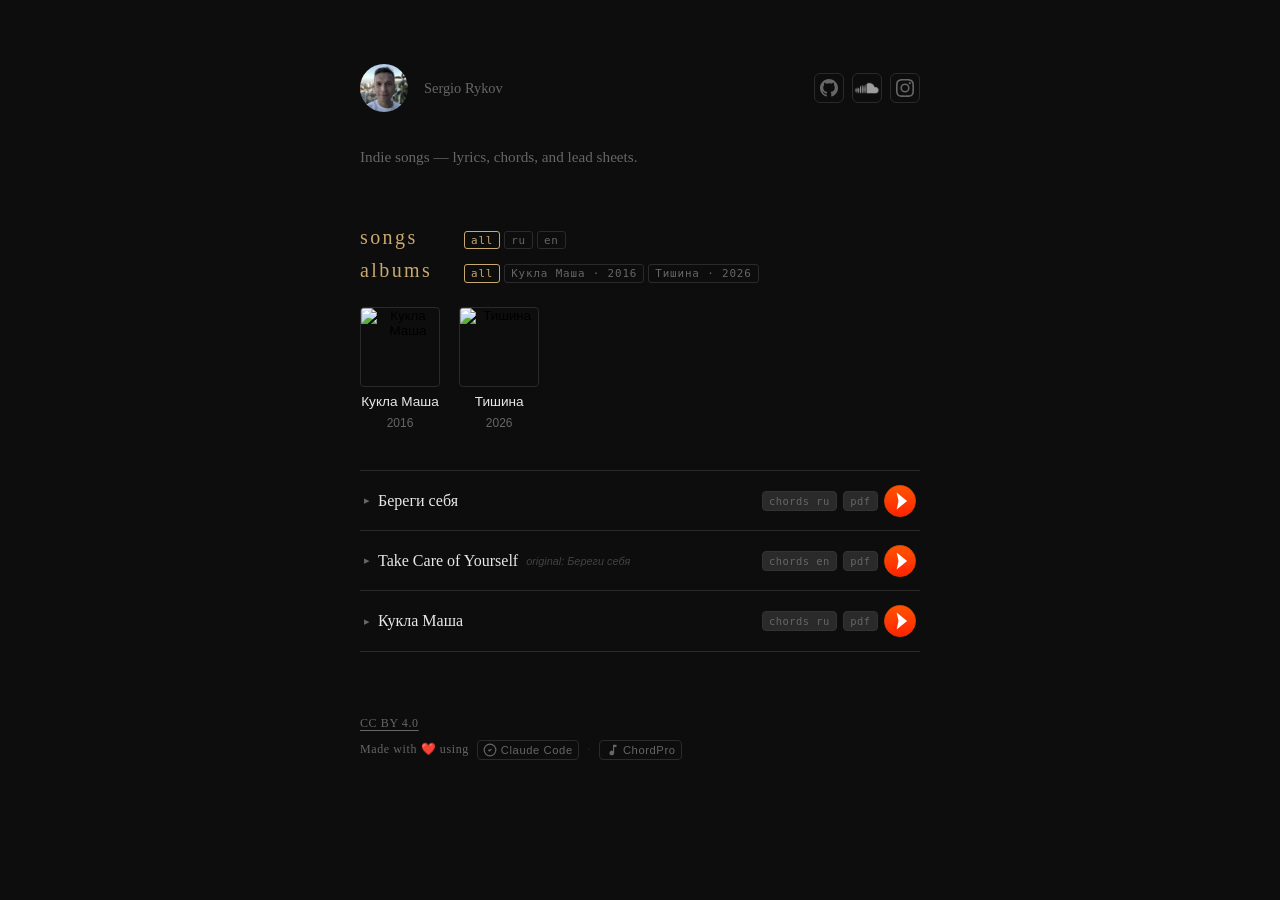
==== commit 8d93e15e: "Song page: link back to the album (year · title) Opens the home page filtered to the album via index" ====
--- a/index.html
+++ b/index.html
@@ -627,6 +627,13 @@
         });
       }
 
+      // Deep link from a song page: index.html?album=<id> opens that album
+      const albumParam = new URLSearchParams(location.search).get('album');
+      if (albumParam && document.querySelector(`.album-card[data-album="${CSS.escape(albumParam)}"]`)) {
+        currentAlbum = albumParam;
+        applyFilters();
+      }
+
       // Wire album card buttons — clicking a card filters by that album
       document.querySelectorAll('.album-card[data-album]').forEach(card => {
         card.addEventListener('click', () => {
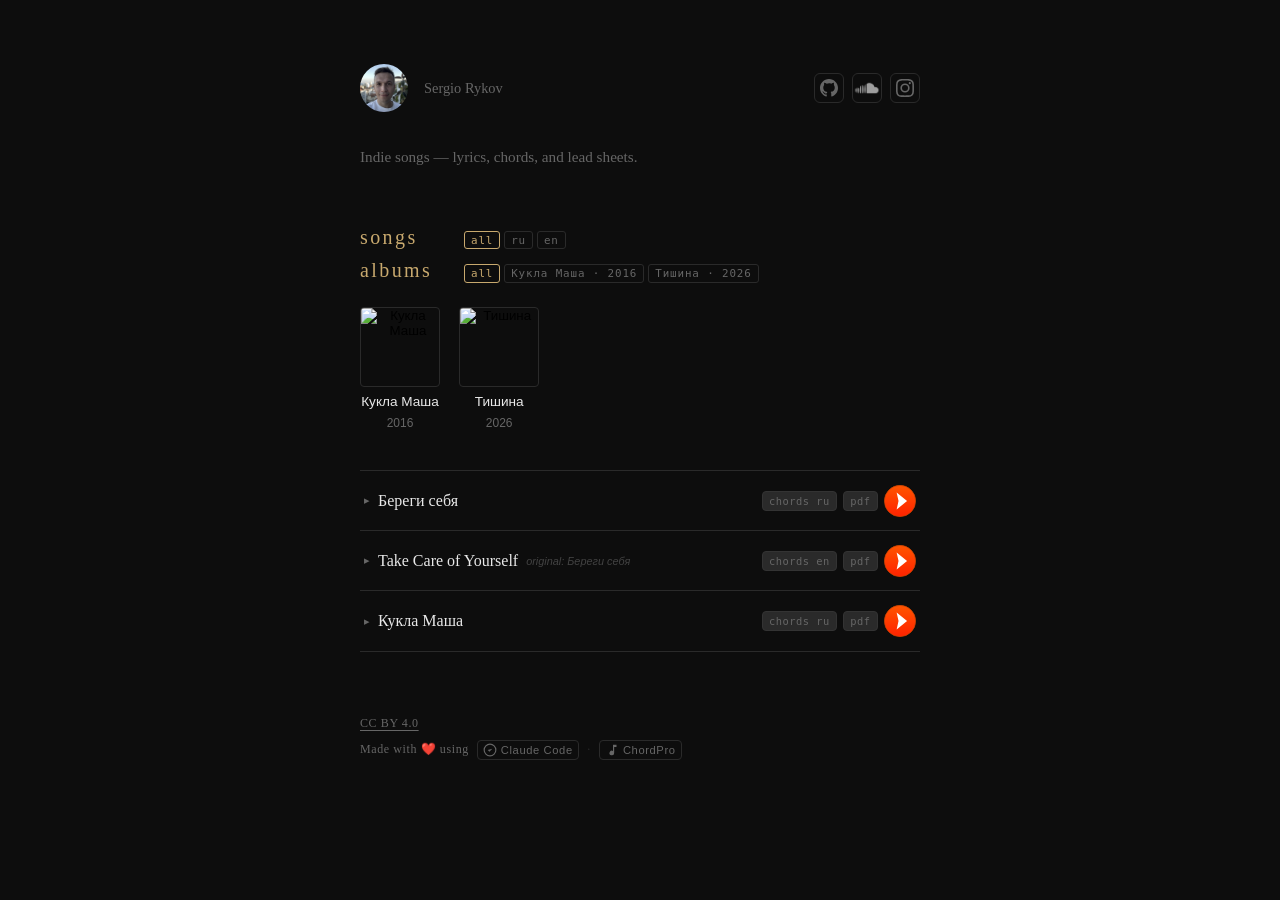
==== commit f28e190a: "Metadata per metadata language: titles, slugs, credits, song languages - song.json: id, ISO date, so" ====
--- a/index.html
+++ b/index.html
@@ -471,7 +471,7 @@
         <details class="song-details">
           <summary class="song-row">
             <span class="song-title">Береги себя</span>
-            <div class="song-actions"><a class="icon-btn lang-btn" href="web/%D0%91%D0%B5%D1%80%D0%B5%D0%B3%D0%B8%20%D1%81%D0%B5%D0%B1%D1%8F/ru.html" data-tooltip="Chords &amp; lyrics (ru)">chords ru</a><a class="icon-btn lang-btn" href="pdf/%D0%91%D0%B5%D1%80%D0%B5%D0%B3%D0%B8%20%D1%81%D0%B5%D0%B1%D1%8F/ru.pdf" target="_blank" rel="noopener" data-tooltip="Printable PDF (ru)">pdf</a><a class="icon-btn play-btn" href="https://soundcloud.com/sergiorykov/beregi-sebya" target="_blank" rel="noopener" data-tooltip="Listen on SoundCloud"><svg width="32" height="32" viewBox="0 0 43 43" xmlns="http://www.w3.org/2000/svg"><defs><linearGradient id="scg_beregi_sebya_ru" x1="0%" y1="0%" x2="0%" y2="100%"><stop offset="0%" stop-color="#ff5500" stop-opacity="1"/><stop offset="100%" stop-color="#ff2200" stop-opacity="1"/></linearGradient></defs><circle fill="url(#scg_beregi_sebya_ru)" stroke="#cc4400" cx="21.5" cy="21.5" r="21"/><path fill="#fff" d="M31,21.5L17,33l2.5-11.5L17,10L31,21.5z"/></svg></a></div>
+            <div class="song-actions"><a class="icon-btn lang-btn" href="web/%D0%91%D0%B5%D1%80%D0%B5%D0%B3%D0%B8%20%D1%81%D0%B5%D0%B1%D1%8F/ru.html" data-tooltip="Chords &amp; lyrics (ru)">chords ru</a><a class="icon-btn lang-btn" href="pdf/%D0%91%D0%B5%D1%80%D0%B5%D0%B3%D0%B8%20%D1%81%D0%B5%D0%B1%D1%8F/ru.pdf" target="_blank" rel="noopener" data-tooltip="Printable PDF (ru)">pdf</a><a class="icon-btn play-btn" href="https://soundcloud.com/sergiorykov/beregi-sebya" target="_blank" rel="noopener" data-tooltip="Listen on SoundCloud"><svg width="32" height="32" viewBox="0 0 43 43" xmlns="http://www.w3.org/2000/svg"><defs><linearGradient id="scg_____________ru" x1="0%" y1="0%" x2="0%" y2="100%"><stop offset="0%" stop-color="#ff5500" stop-opacity="1"/><stop offset="100%" stop-color="#ff2200" stop-opacity="1"/></linearGradient></defs><circle fill="url(#scg_____________ru)" stroke="#cc4400" cx="21.5" cy="21.5" r="21"/><path fill="#fff" d="M31,21.5L17,33l2.5-11.5L17,10L31,21.5z"/></svg></a></div>
           </summary>
         <div class="lyrics"><iframe class="sc-embed" src="pages/%D0%91%D0%B5%D1%80%D0%B5%D0%B3%D0%B8%20%D1%81%D0%B5%D0%B1%D1%8F/ru.html" width="100%" height="166" scrolling="no" frameborder="no" loading="lazy"></iframe><div class="lyrics-credits">Lyrics: <a href="https://www.chitalnya.ru/users/Einsamer2/info.php" target="_blank" rel="noopener">Таня Пелиховская</a>  ·  Music: <a href="https://soundcloud.com/sergiorykov/" target="_blank" rel="noopener">Сергей Рыков</a> · 22.03.2024</div><pre>Береги себя только, слышишь...
 Сердце грустью ранить не надо.
@@ -498,7 +498,7 @@
         <details class="song-details">
           <summary class="song-row">
             <span class="song-title">Take Care of Yourself <span class="song-original">original: Береги себя</span></span>
-            <div class="song-actions"><a class="icon-btn lang-btn" href="web/%D0%91%D0%B5%D1%80%D0%B5%D0%B3%D0%B8%20%D1%81%D0%B5%D0%B1%D1%8F/en.html" data-tooltip="Chords &amp; lyrics (en)">chords en</a><a class="icon-btn lang-btn" href="pdf/%D0%91%D0%B5%D1%80%D0%B5%D0%B3%D0%B8%20%D1%81%D0%B5%D0%B1%D1%8F/en.pdf" target="_blank" rel="noopener" data-tooltip="Printable PDF (en)">pdf</a><a class="icon-btn play-btn" href="https://soundcloud.com/sergiorykov/beregi-sebya" target="_blank" rel="noopener" data-tooltip="Listen on SoundCloud"><svg width="32" height="32" viewBox="0 0 43 43" xmlns="http://www.w3.org/2000/svg"><defs><linearGradient id="scg_beregi_sebya_en" x1="0%" y1="0%" x2="0%" y2="100%"><stop offset="0%" stop-color="#ff5500" stop-opacity="1"/><stop offset="100%" stop-color="#ff2200" stop-opacity="1"/></linearGradient></defs><circle fill="url(#scg_beregi_sebya_en)" stroke="#cc4400" cx="21.5" cy="21.5" r="21"/><path fill="#fff" d="M31,21.5L17,33l2.5-11.5L17,10L31,21.5z"/></svg></a></div>
+            <div class="song-actions"><a class="icon-btn lang-btn" href="web/%D0%91%D0%B5%D1%80%D0%B5%D0%B3%D0%B8%20%D1%81%D0%B5%D0%B1%D1%8F/en.html" data-tooltip="Chords &amp; lyrics (en)">chords en</a><a class="icon-btn lang-btn" href="pdf/%D0%91%D0%B5%D1%80%D0%B5%D0%B3%D0%B8%20%D1%81%D0%B5%D0%B1%D1%8F/en.pdf" target="_blank" rel="noopener" data-tooltip="Printable PDF (en)">pdf</a><a class="icon-btn play-btn" href="https://soundcloud.com/sergiorykov/beregi-sebya" target="_blank" rel="noopener" data-tooltip="Listen on SoundCloud"><svg width="32" height="32" viewBox="0 0 43 43" xmlns="http://www.w3.org/2000/svg"><defs><linearGradient id="scg_____________en" x1="0%" y1="0%" x2="0%" y2="100%"><stop offset="0%" stop-color="#ff5500" stop-opacity="1"/><stop offset="100%" stop-color="#ff2200" stop-opacity="1"/></linearGradient></defs><circle fill="url(#scg_____________en)" stroke="#cc4400" cx="21.5" cy="21.5" r="21"/><path fill="#fff" d="M31,21.5L17,33l2.5-11.5L17,10L31,21.5z"/></svg></a></div>
           </summary>
         <div class="lyrics"><iframe class="sc-embed" src="pages/%D0%91%D0%B5%D1%80%D0%B5%D0%B3%D0%B8%20%D1%81%D0%B5%D0%B1%D1%8F/en.html" width="100%" height="166" scrolling="no" frameborder="no" loading="lazy"></iframe><div class="lyrics-credits">Lyrics: <a href="https://www.chitalnya.ru/users/Einsamer2/info.php" target="_blank" rel="noopener">Tanya Pelikhovskaya</a>  ·  Music: <a href="https://soundcloud.com/sergiorykov/" target="_blank" rel="noopener">Sergey Rykov</a> · 22.03.2024</div><pre>Take care of yourself, do you hear?...
 No need to wound your heart with sadness.
@@ -525,7 +525,7 @@
         <details class="song-details">
           <summary class="song-row">
             <span class="song-title">Кукла Маша</span>
-            <div class="song-actions"><a class="icon-btn lang-btn" href="web/%D0%9A%D1%83%D0%BA%D0%BB%D0%B0%20%D0%9C%D0%B0%D1%88%D0%B0/ru.html" data-tooltip="Chords &amp; lyrics (ru)">chords ru</a><a class="icon-btn lang-btn" href="pdf/%D0%9A%D1%83%D0%BA%D0%BB%D0%B0%20%D0%9C%D0%B0%D1%88%D0%B0/ru.pdf" target="_blank" rel="noopener" data-tooltip="Printable PDF (ru)">pdf</a><a class="icon-btn play-btn" href="https://soundcloud.com/sergiorykov/kukla-masha" target="_blank" rel="noopener" data-tooltip="Listen on SoundCloud"><svg width="32" height="32" viewBox="0 0 43 43" xmlns="http://www.w3.org/2000/svg"><defs><linearGradient id="scg_kukla_masha_ru" x1="0%" y1="0%" x2="0%" y2="100%"><stop offset="0%" stop-color="#ff5500" stop-opacity="1"/><stop offset="100%" stop-color="#ff2200" stop-opacity="1"/></linearGradient></defs><circle fill="url(#scg_kukla_masha_ru)" stroke="#cc4400" cx="21.5" cy="21.5" r="21"/><path fill="#fff" d="M31,21.5L17,33l2.5-11.5L17,10L31,21.5z"/></svg></a></div>
+            <div class="song-actions"><a class="icon-btn lang-btn" href="web/%D0%9A%D1%83%D0%BA%D0%BB%D0%B0%20%D0%9C%D0%B0%D1%88%D0%B0/ru.html" data-tooltip="Chords &amp; lyrics (ru)">chords ru</a><a class="icon-btn lang-btn" href="pdf/%D0%9A%D1%83%D0%BA%D0%BB%D0%B0%20%D0%9C%D0%B0%D1%88%D0%B0/ru.pdf" target="_blank" rel="noopener" data-tooltip="Printable PDF (ru)">pdf</a><a class="icon-btn play-btn" href="https://soundcloud.com/sergiorykov/kukla-masha" target="_blank" rel="noopener" data-tooltip="Listen on SoundCloud"><svg width="32" height="32" viewBox="0 0 43 43" xmlns="http://www.w3.org/2000/svg"><defs><linearGradient id="scg____________ru" x1="0%" y1="0%" x2="0%" y2="100%"><stop offset="0%" stop-color="#ff5500" stop-opacity="1"/><stop offset="100%" stop-color="#ff2200" stop-opacity="1"/></linearGradient></defs><circle fill="url(#scg____________ru)" stroke="#cc4400" cx="21.5" cy="21.5" r="21"/><path fill="#fff" d="M31,21.5L17,33l2.5-11.5L17,10L31,21.5z"/></svg></a></div>
           </summary>
         <div class="lyrics"><iframe class="sc-embed" src="pages/%D0%9A%D1%83%D0%BA%D0%BB%D0%B0%20%D0%9C%D0%B0%D1%88%D0%B0/ru.html" width="100%" height="166" scrolling="no" frameborder="no" loading="lazy"></iframe><div class="lyrics-credits">Lyrics: <a href="https://soundcloud.com/sergiorykov/" target="_blank" rel="noopener">Сергей Рыков</a>  ·  Music: <a href="https://soundcloud.com/sergiorykov/" target="_blank" rel="noopener">Сергей Рыков</a> · 01.07.2016</div><pre>Так бывает, обещает и уходит в никуда.
 Растворится, словно птица, и растает без следа.
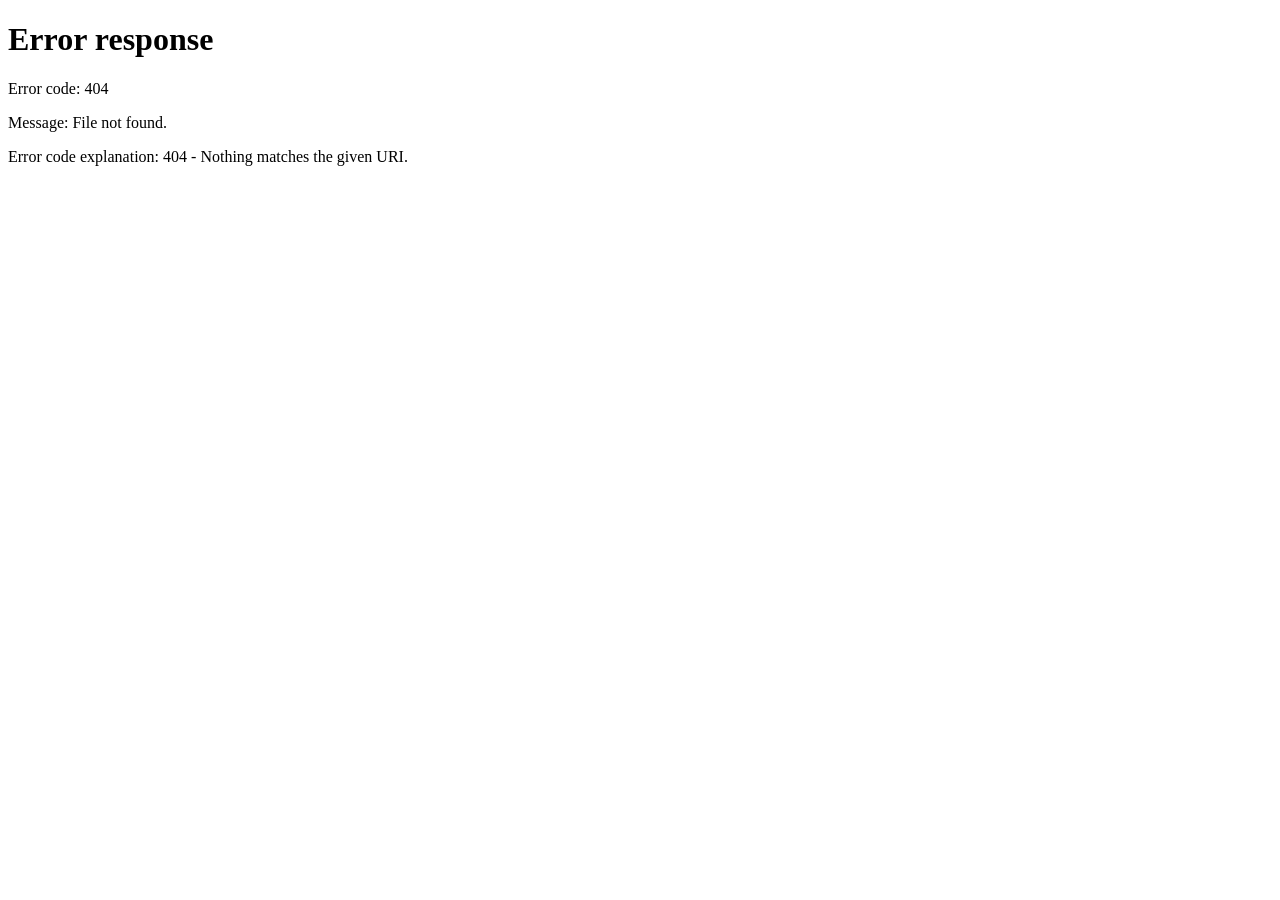
==== commit 000fc210: "Pages per UI language: home, album and song pages, root redirect - /<ui>/songs/<year>-<month>-<slug>" ====
--- a/index.html
+++ b/index.html
@@ -1,647 +1,28 @@
 <!DOCTYPE html>
-<html lang="ru">
+<html lang="en">
 <head>
-  <meta charset="UTF-8" />
-  <meta name="viewport" content="width=device-width, initial-scale=1.0" />
-  <link rel="icon" type="image/png" href="favicon.png" />
-  <title>songs</title>
-  <style>
-    :root {
-      --bg:      #0d0d0d;
-      --surface: #161616;
-      --border:  #2a2a2a;
-      --text:    #e8e8e8;
-      --muted:   #666;
-      --accent:  #c8a96e;
-      --hover:   #1e1e1e;
+<meta charset="UTF-8">
+<meta name="viewport" content="width=device-width, initial-scale=1">
+<title>Sergio Rykov — songs</title>
+<link rel="icon" type="image/png" href="favicon.png">
+<noscript><meta http-equiv="refresh" content="0; url=en/"></noscript>
+<script>
+  // Generated by build.py. Picks the UI language: saved choice, then browser languages, then default.
+  (function () {
+    var langs = ["ru", "en", "pt"], pick = "en";
+    try {
+      var saved = localStorage.getItem("songbook.ui");
+      if (langs.indexOf(saved) >= 0) { location.replace(saved + "/" + location.search); return; }
+    } catch (e) {}
+    var prefs = navigator.languages || [navigator.language || ""];
+    for (var i = 0; i < prefs.length; i++) {
+      var code = String(prefs[i]).slice(0, 2).toLowerCase();
+      if (langs.indexOf(code) >= 0) { pick = code; break; }
     }
-
-    * { box-sizing: border-box; margin: 0; padding: 0; }
-
-    body {
-      background: var(--bg);
-      color: var(--text);
-      font-family: "Georgia", "Times New Roman", serif;
-      min-height: 100vh;
-      display: flex;
-      flex-direction: column;
-      align-items: center;
-      padding: 4rem 1.5rem 6rem;
-    }
-
-    .container { width: 100%; max-width: 560px; }
-
-    /* ── Header ── */
-    header { margin-bottom: 3.5rem; }
-
-    header h1 { margin-bottom: 1.2rem; }
-
-    header p {
-      font-size: 0.95rem;
-      line-height: 1.7;
-      color: var(--muted);
-    }
-
-    /* ── Songs heading row + filter ── */
-    .songs-heading-row {
-      display: flex;
-      align-items: baseline;
-      gap: 1rem;
-      margin-bottom: 0.6rem;
-    }
-
-    /* ── Albums heading row + filter ── */
-    .albums-heading-row {
-      display: flex;
-      align-items: baseline;
-      gap: 1rem;
-      margin-bottom: 1.5rem;
-    }
-
-    /* Shared heading style for songs/albums rows */
-    .songs-heading-row h1,
-    .albums-heading-row h2 {
-      font-size: 1.25rem;
-      font-weight: normal;
-      letter-spacing: 0.12em;
-      text-transform: lowercase;
-      color: var(--accent);
-      min-width: 5.5rem;
-    }
-
-    .lang-filter {
-      display: flex;
-      gap: 0.25rem;
-      align-items: center;
-    }
-
-    .lang-filter-btn {
-      background: none;
-      border: 1px solid var(--border);
-      color: var(--muted);
-      font-family: monospace;
-      font-size: 0.68rem;
-      letter-spacing: 0.08em;
-      padding: 0.15em 0.55em;
-      border-radius: 3px;
-      cursor: pointer;
-      transition: color 0.15s, border-color 0.15s;
-    }
-
-    .lang-filter-btn:hover { color: var(--text); border-color: #555; }
-    .lang-filter-btn.active { color: var(--accent); border-color: var(--accent); }
-
-    /* ── Album strip ── */
-    .album-strip {
-      display: flex;
-      flex-wrap: wrap;
-      gap: 1.2rem;
-      margin-bottom: 2.5rem;
-    }
-
-    .album-card {
-      display: flex;
-      flex-direction: column;
-      align-items: center;
-      gap: 0.45rem;
-      background: none;
-      border: none;
-      cursor: pointer;
-      padding: 0;
-      text-align: center;
-    }
-
-    .album-card-cover {
-      width: 80px;
-      height: 80px;
-      object-fit: cover;
-      border-radius: 4px;
-      border: 1px solid var(--border);
-      display: block;
-    }
-
-    .album-card-cover--placeholder {
-      background: var(--surface);
-    }
-
-    .album-card-name {
-      font-size: 0.85rem;
-      color: var(--text);
-    }
-
-    .album-card-year {
-      font-size: 0.75rem;
-      color: var(--muted);
-    }
-
-    /* ── Song list ── */
-    .songs { list-style: none; }
-
-    .songs li { border-top: 1px solid var(--border); }
-    .songs li:last-child { border-bottom: 1px solid var(--border); }
-
-    /* ── details / summary reset ── */
-    .song-details { }
-    .song-details > summary { list-style: none; cursor: pointer; }
-    .song-details > summary::-webkit-details-marker { display: none; }
-
-    .song-row {
-      display: flex;
-      align-items: center;
-      justify-content: space-between;
-      gap: 1rem;
-      padding: 0.85rem 0.25rem;
-      transition: background 0.15s;
-      border-radius: 2px;
-      user-select: none;
-    }
-
-    .song-row:hover { background: var(--hover); }
-
-    .song-title {
-      font-size: 1rem;
-      color: var(--text);
-      flex: 1;
-      transition: color 0.15s;
-      display: flex;
-      align-items: center;
-      gap: 0.5em;
-    }
-
-    .song-title::before {
-      content: "▸";
-      font-size: 0.7rem;
-      color: var(--muted);
-      transition: transform 0.2s, color 0.15s;
-      display: inline-block;
-    }
-
-    .song-details[open] .song-title::before {
-      transform: rotate(90deg);
-      color: var(--accent);
-    }
-
-    .song-row:hover .song-title { color: var(--accent); }
-
-    .song-actions {
-      display: flex;
-      align-items: center;
-      gap: 0.4rem;
-      flex-shrink: 0;
-    }
-
-    /* ── Icon button base ── */
-    .icon-btn {
-      display: inline-flex;
-      align-items: center;
-      justify-content: center;
-      height: 28px;
-      border-radius: 4px;
-      text-decoration: none;
-      position: relative;
-      transition: opacity 0.15s;
-    }
-
-    .icon-btn svg { display: block; }
-
-    /* ── SoundCloud play button ── */
-    .play-btn {
-      background: none;
-      padding: 0;
-      width: 32px;
-      height: 32px;
-    }
-
-    .play-btn:hover { opacity: 0.85; }
-
-    /* ── Language / PDF badge ── */
-    .lang-btn {
-      background: var(--border);
-      color: var(--muted);
-      font-family: monospace;
-      font-size: 0.65rem;
-      letter-spacing: 0.05em;
-      padding: 0 6px;
-      border: 1px solid #333;
-      height: 20px;
-      flex-shrink: 0;
-    }
-
-    .lang-btn:hover { color: var(--accent); border-color: var(--accent); }
-
-    /* ── Original-song subtext ── */
-    .song-original {
-      font-size: 0.68rem;
-      font-family: sans-serif;
-      font-style: italic;
-      color: var(--muted);
-      opacity: 0.6;
-      white-space: nowrap;
-    }
-
-    /* ── Tooltip ── */
-    .icon-btn::after {
-      content: attr(data-tooltip);
-      position: absolute;
-      bottom: calc(100% + 6px);
-      right: 0;
-      background: #1a1a1a;
-      color: #ccc;
-      font-size: 0.7rem;
-      font-family: sans-serif;
-      padding: 0.3em 0.6em;
-      border-radius: 3px;
-      white-space: nowrap;
-      pointer-events: none;
-      opacity: 0;
-      transform: translateY(4px);
-      transition: opacity 0.15s, transform 0.15s;
-      border: 1px solid #333;
-    }
-
-    .icon-btn:hover::after { opacity: 1; transform: translateY(0); }
-
-    /* ── Lyrics ── */
-    .lyrics {
-      padding: 0.75rem 0.25rem 1.25rem 1.4rem;
-      border-top: 1px solid var(--border);
-    }
-
-    .sc-embed {
-      display: block;
-      width: 100%;
-      height: 166px;
-      margin-bottom: 0.75rem;
-      border-radius: 4px;
-      overflow: hidden;
-      border: none;
-    }
-
-    .lyrics-credits {
-      font-family: sans-serif;
-      font-size: 0.75rem;
-      color: var(--muted);
-      margin-bottom: 0.75rem;
-    }
-
-    .lyrics-credits a {
-      color: var(--muted);
-      text-decoration: underline;
-      text-underline-offset: 2px;
-    }
-
-    .lyrics-credits a:hover { color: var(--accent); }
-
-    .lyrics-lang {
-      font-family: monospace;
-      font-size: 0.7rem;
-      color: var(--border);
-      letter-spacing: 0.1em;
-      text-transform: uppercase;
-      margin: 1rem 0 0.4rem;
-    }
-
-    .lyrics pre {
-      font-family: "Georgia", serif;
-      font-size: 0.88rem;
-      line-height: 1.75;
-      color: var(--muted);
-      white-space: pre-wrap;
-      margin: 0;
-    }
-
-    /* ── Author ── */
-    .author {
-      display: flex;
-      align-items: center;
-      gap: 1rem;
-      margin-bottom: 2rem;
-    }
-
-    .author-left {
-      display: flex;
-      align-items: center;
-      gap: 1rem;
-    }
-
-    .author img {
-      width: 48px;
-      height: 48px;
-      border-radius: 50%;
-      object-fit: cover;
-      filter: grayscale(30%);
-    }
-
-    .author-name {
-      font-size: 0.9rem;
-      color: var(--muted);
-    }
-
-    /* ── Social links ── */
-    .social {
-      display: flex;
-      gap: 0.5rem;
-      align-items: center;
-      margin-left: auto;
-    }
-
-    .social a {
-      display: inline-flex;
-      align-items: center;
-      justify-content: center;
-      width: 30px;
-      height: 30px;
-      overflow: hidden;
-      border-radius: 6px;
-      color: var(--muted);
-      text-decoration: none;
-      border: 1px solid var(--border);
-      transition: color 0.15s, border-color 0.15s;
-    }
-
-    .social a:hover { color: var(--text); border-color: #555; }
-    .social a svg { display: block; }
-
-    /* ── Footer ── */
-    footer {
-      margin-top: 4rem;
-      font-size: 0.75rem;
-      color: var(--muted);
-      letter-spacing: 0.05em;
-    }
-
-    footer a {
-      color: var(--muted);
-      text-decoration: underline;
-      text-underline-offset: 3px;
-    }
-
-    footer a:hover { color: var(--accent); }
-
-    .footer-made {
-      margin-top: 0.6rem;
-      display: flex;
-      align-items: center;
-      gap: 0.5rem;
-    }
-
-    .footer-tool {
-      display: inline-flex;
-      align-items: center;
-      gap: 0.3em;
-      text-decoration: none;
-      color: var(--muted);
-      border: 1px solid var(--border);
-      border-radius: 4px;
-      padding: 0.15em 0.5em;
-      font-size: 0.7rem;
-      font-family: sans-serif;
-      transition: color 0.15s, border-color 0.15s;
-    }
-
-    .footer-tool:hover { color: var(--accent); border-color: var(--accent); text-decoration: none; }
-
-    .footer-sep { opacity: 0.3; }
-  </style>
+    location.replace(pick + "/" + location.search);
+  })();
+</script>
+<style>body{background:#0d0d0d;color:#e8e8e8;font:16px Georgia,serif;display:grid;place-items:center;min-height:100vh;margin:0}a{color:#c8a96e}</style>
 </head>
-<body>
-  <div class="container">
-    <header>
-      <div class="author">
-        <div class="author-left">
-          <img src="images/author-photo.jpg" alt="Sergio Rykov" />
-          <span class="author-name">Sergio Rykov</span>
-        </div>
-        <nav class="social">
-          <!-- GitHub -->
-          <a href="https://github.com/sergiorykov/songs" target="_blank" rel="noopener" aria-label="GitHub">
-            <svg width="18" height="18" viewBox="0 0 24 24" fill="currentColor">
-              <path d="M12 0C5.37 0 0 5.37 0 12c0 5.3 3.438 9.8 8.205 11.385.6.113.82-.258.82-.577v-2.234c-3.338.726-4.033-1.416-4.033-1.416-.546-1.387-1.333-1.756-1.333-1.756-1.089-.745.083-.729.083-.729 1.205.084 1.839 1.237 1.839 1.237 1.07 1.834 2.807 1.304 3.492.997.107-.775.418-1.305.762-1.604-2.665-.305-5.467-1.334-5.467-5.931 0-1.311.469-2.381 1.236-3.221-.124-.303-.535-1.524.117-3.176 0 0 1.008-.322 3.301 1.23A11.509 11.509 0 0 1 12 5.803c1.02.005 2.047.138 3.006.404 2.291-1.552 3.297-1.23 3.297-1.23.653 1.653.242 2.874.118 3.176.77.84 1.235 1.911 1.235 3.221 0 4.609-2.807 5.624-5.479 5.921.43.372.823 1.102.823 2.222v3.293c0 .319.192.694.801.576C20.566 21.797 24 17.3 24 12c0-6.63-5.37-12-12-12z"/>
-            </svg>
-          </a>
-          <!-- SoundCloud -->
-          <a href="https://soundcloud.com/sergiorykov" target="_blank" rel="noopener" aria-label="SoundCloud">
-            <img src="images/soundcloud_logo.png" width="22" height="22" alt="SoundCloud" style="opacity:0.6;filter:grayscale(20%);display:block;max-width:100%;max-height:100%;object-fit:contain;" />
-          </a>
-          <!-- Instagram -->
-          <a href="https://instagram.com/sergiorykov" target="_blank" rel="noopener" aria-label="Instagram">
-            <svg width="18" height="18" viewBox="0 0 24 24" fill="currentColor">
-              <path d="M12 2.163c3.204 0 3.584.012 4.85.07 3.252.148 4.771 1.691 4.919 4.919.058 1.265.069 1.645.069 4.849 0 3.205-.012 3.584-.069 4.849-.149 3.225-1.664 4.771-4.919 4.919-1.266.058-1.644.07-4.85.07-3.204 0-3.584-.012-4.849-.07-3.26-.149-4.771-1.699-4.919-4.92-.058-1.265-.07-1.644-.07-4.849 0-3.204.013-3.583.07-4.849.149-3.227 1.664-4.771 4.919-4.919 1.266-.057 1.645-.069 4.849-.069zM12 0C8.741 0 8.333.014 7.053.072 2.695.272.273 2.69.073 7.052.014 8.333 0 8.741 0 12c0 3.259.014 3.668.072 4.948.2 4.358 2.618 6.78 6.98 6.98C8.333 23.986 8.741 24 12 24c3.259 0 3.668-.014 4.948-.072 4.354-.2 6.782-2.618 6.979-6.98.059-1.28.073-1.689.073-4.948 0-3.259-.014-3.667-.072-4.947-.196-4.354-2.617-6.78-6.979-6.98C15.668.014 15.259 0 12 0zm0 5.838a6.162 6.162 0 1 0 0 12.324 6.162 6.162 0 0 0 0-12.324zM12 16a4 4 0 1 1 0-8 4 4 0 0 1 0 8zm6.406-11.845a1.44 1.44 0 1 0 0 2.881 1.44 1.44 0 0 0 0-2.881z"/>
-            </svg>
-          </a>
-        </nav>
-      </div>
-      <p>Indie songs — lyrics, chords, and lead sheets.</p>
-    </header>
-
-    <div class="songs-heading-row">
-      <h1>songs</h1>
-      <div class="lang-filter" id="lang-filter"></div>
-    </div>
-
-    <!-- albums:start -->
-    <div class="albums-heading-row">
-      <h2>albums</h2>
-      <div class="album-filter" id="album-filter">
-        <button class="lang-filter-btn active" data-album="all">all</button>
-        <button class="lang-filter-btn" data-album="kukla-masha">Кукла Маша · 2016</button>
-        <button class="lang-filter-btn" data-album="the-silence">Тишина · 2026</button>
-      </div>
-    </div>
-    <!-- albums:end -->
-
-    <!-- album-cards:start -->
-    <div class="album-strip">
-      <button class="album-card" data-album="kukla-masha">
-        <img src="albums/%D0%9A%D1%83%D0%BA%D0%BB%D0%B0%20%D0%9C%D0%B0%D1%88%D0%B0/cover.png" class="album-card-cover" alt="Кукла Маша">
-        <div class="album-card-name">Кукла Маша</div>
-        <div class="album-card-year">2016</div>
-      </button>
-      <button class="album-card" data-album="the-silence">
-        <img src="albums/%D0%A2%D0%B8%D1%88%D0%B8%D0%BD%D0%B0/cover.png" class="album-card-cover" alt="Тишина">
-        <div class="album-card-name">Тишина</div>
-        <div class="album-card-year">2026</div>
-      </button>
-    </div>
-    <!-- album-cards:end -->
-
-    <ul class="songs" id="song-list">
-      <!-- songs:start -->
-      <li data-lang="ru" data-default="true" data-album-id="the-silence">
-        <details class="song-details">
-          <summary class="song-row">
-            <span class="song-title">Береги себя</span>
-            <div class="song-actions"><a class="icon-btn lang-btn" href="web/%D0%91%D0%B5%D1%80%D0%B5%D0%B3%D0%B8%20%D1%81%D0%B5%D0%B1%D1%8F/ru.html" data-tooltip="Chords &amp; lyrics (ru)">chords ru</a><a class="icon-btn lang-btn" href="pdf/%D0%91%D0%B5%D1%80%D0%B5%D0%B3%D0%B8%20%D1%81%D0%B5%D0%B1%D1%8F/ru.pdf" target="_blank" rel="noopener" data-tooltip="Printable PDF (ru)">pdf</a><a class="icon-btn play-btn" href="https://soundcloud.com/sergiorykov/beregi-sebya" target="_blank" rel="noopener" data-tooltip="Listen on SoundCloud"><svg width="32" height="32" viewBox="0 0 43 43" xmlns="http://www.w3.org/2000/svg"><defs><linearGradient id="scg_____________ru" x1="0%" y1="0%" x2="0%" y2="100%"><stop offset="0%" stop-color="#ff5500" stop-opacity="1"/><stop offset="100%" stop-color="#ff2200" stop-opacity="1"/></linearGradient></defs><circle fill="url(#scg_____________ru)" stroke="#cc4400" cx="21.5" cy="21.5" r="21"/><path fill="#fff" d="M31,21.5L17,33l2.5-11.5L17,10L31,21.5z"/></svg></a></div>
-          </summary>
-        <div class="lyrics"><iframe class="sc-embed" src="pages/%D0%91%D0%B5%D1%80%D0%B5%D0%B3%D0%B8%20%D1%81%D0%B5%D0%B1%D1%8F/ru.html" width="100%" height="166" scrolling="no" frameborder="no" loading="lazy"></iframe><div class="lyrics-credits">Lyrics: <a href="https://www.chitalnya.ru/users/Einsamer2/info.php" target="_blank" rel="noopener">Таня Пелиховская</a>  ·  Music: <a href="https://soundcloud.com/sergiorykov/" target="_blank" rel="noopener">Сергей Рыков</a> · 22.03.2024</div><pre>Береги себя только, слышишь...
-Сердце грустью ранить не надо.
-Утром кофе и нос повыше,
-Улыбайся душой и взглядом.
-
-Всё проходит, цени мгновенье,
-Лишь хорошее вспоминая.
-Не храни боль, проси прощенья,
-За обиды других прощая.
-
-Отпускай негатив из мыслей,
-Слишком строгим к себе быть не стоит.
-В жизни только любовь есть смыслом,
-Всё обманчиво остальное.
-
-Дня итог подводя под вечер,
-Когда звезды коснутся крыши,
-Тёплым пледом укутав плечи,
-Береги себя только, слышишь...</pre></div>
-        </details>
-      </li>
-      <li data-lang="en" data-default="false" data-album-id="the-silence">
-        <details class="song-details">
-          <summary class="song-row">
-            <span class="song-title">Take Care of Yourself <span class="song-original">original: Береги себя</span></span>
-            <div class="song-actions"><a class="icon-btn lang-btn" href="web/%D0%91%D0%B5%D1%80%D0%B5%D0%B3%D0%B8%20%D1%81%D0%B5%D0%B1%D1%8F/en.html" data-tooltip="Chords &amp; lyrics (en)">chords en</a><a class="icon-btn lang-btn" href="pdf/%D0%91%D0%B5%D1%80%D0%B5%D0%B3%D0%B8%20%D1%81%D0%B5%D0%B1%D1%8F/en.pdf" target="_blank" rel="noopener" data-tooltip="Printable PDF (en)">pdf</a><a class="icon-btn play-btn" href="https://soundcloud.com/sergiorykov/beregi-sebya" target="_blank" rel="noopener" data-tooltip="Listen on SoundCloud"><svg width="32" height="32" viewBox="0 0 43 43" xmlns="http://www.w3.org/2000/svg"><defs><linearGradient id="scg_____________en" x1="0%" y1="0%" x2="0%" y2="100%"><stop offset="0%" stop-color="#ff5500" stop-opacity="1"/><stop offset="100%" stop-color="#ff2200" stop-opacity="1"/></linearGradient></defs><circle fill="url(#scg_____________en)" stroke="#cc4400" cx="21.5" cy="21.5" r="21"/><path fill="#fff" d="M31,21.5L17,33l2.5-11.5L17,10L31,21.5z"/></svg></a></div>
-          </summary>
-        <div class="lyrics"><iframe class="sc-embed" src="pages/%D0%91%D0%B5%D1%80%D0%B5%D0%B3%D0%B8%20%D1%81%D0%B5%D0%B1%D1%8F/en.html" width="100%" height="166" scrolling="no" frameborder="no" loading="lazy"></iframe><div class="lyrics-credits">Lyrics: <a href="https://www.chitalnya.ru/users/Einsamer2/info.php" target="_blank" rel="noopener">Tanya Pelikhovskaya</a>  ·  Music: <a href="https://soundcloud.com/sergiorykov/" target="_blank" rel="noopener">Sergey Rykov</a> · 22.03.2024</div><pre>Take care of yourself, do you hear?...
-No need to wound your heart with sadness.
-Morning coffee, chin a little higher,
-Let your soul and eyes smile with gladness.
-
-All shall pass — treasure every moment,
-Keeping only the good in memory.
-Hold no pain, seek forgiveness freely,
-Forgiving others&#x27; wrongs with mercy.
-
-Let the negatives go from your thinking,
-Being too strict with yourself is not worth it.
-In this life only love has true meaning,
-Everything else is fleeting and doubtful.
-
-Summing up the day toward the evening,
-When the stars start to touch the rooftop,
-Wrap yourself in a warm cozy blanket,
-Take care of yourself, do you hear?...</pre></div>
-        </details>
-      </li>
-      <li data-lang="ru" data-default="true" data-album-id="kukla-masha">
-        <details class="song-details">
-          <summary class="song-row">
-            <span class="song-title">Кукла Маша</span>
-            <div class="song-actions"><a class="icon-btn lang-btn" href="web/%D0%9A%D1%83%D0%BA%D0%BB%D0%B0%20%D0%9C%D0%B0%D1%88%D0%B0/ru.html" data-tooltip="Chords &amp; lyrics (ru)">chords ru</a><a class="icon-btn lang-btn" href="pdf/%D0%9A%D1%83%D0%BA%D0%BB%D0%B0%20%D0%9C%D0%B0%D1%88%D0%B0/ru.pdf" target="_blank" rel="noopener" data-tooltip="Printable PDF (ru)">pdf</a><a class="icon-btn play-btn" href="https://soundcloud.com/sergiorykov/kukla-masha" target="_blank" rel="noopener" data-tooltip="Listen on SoundCloud"><svg width="32" height="32" viewBox="0 0 43 43" xmlns="http://www.w3.org/2000/svg"><defs><linearGradient id="scg____________ru" x1="0%" y1="0%" x2="0%" y2="100%"><stop offset="0%" stop-color="#ff5500" stop-opacity="1"/><stop offset="100%" stop-color="#ff2200" stop-opacity="1"/></linearGradient></defs><circle fill="url(#scg____________ru)" stroke="#cc4400" cx="21.5" cy="21.5" r="21"/><path fill="#fff" d="M31,21.5L17,33l2.5-11.5L17,10L31,21.5z"/></svg></a></div>
-          </summary>
-        <div class="lyrics"><iframe class="sc-embed" src="pages/%D0%9A%D1%83%D0%BA%D0%BB%D0%B0%20%D0%9C%D0%B0%D1%88%D0%B0/ru.html" width="100%" height="166" scrolling="no" frameborder="no" loading="lazy"></iframe><div class="lyrics-credits">Lyrics: <a href="https://soundcloud.com/sergiorykov/" target="_blank" rel="noopener">Сергей Рыков</a>  ·  Music: <a href="https://soundcloud.com/sergiorykov/" target="_blank" rel="noopener">Сергей Рыков</a> · 01.07.2016</div><pre>Так бывает, обещает и уходит в никуда.
-Растворится, словно птица, и растает без следа.
-Белым облаком приснится, ручейком сойдя с небес,
-Убежит вслед за жар-птицей эфемерных ждать чудес.
-
-Только вот незадача —
-Кукла Маша всё плачет,
-И бросается в омут
-Новых чувств плен.
-Оставляя повсюду
-Только пепел надежд.
-Пробегая по кругу
-И забыв кто мы есть.
-
-Сколько можно осторожно выбирать слов переплёт,
-Опасаться растревожить хрупкий мир вокруг неё.
-Забывая всё на свете вновь спешу за нею вслед.
-Жёлтой дымки шлейф стелится исчезая вдалеке.
-
-Только вот незадача —
-Кукла Маша всё плачет,
-И бросается в омут
-Новых чувств плен.
-Оставляя повсюду
-Только пепел надежд.
-Пробегая по кругу
-И забыв кто мы есть.</pre></div>
-        </details>
-      </li>
-      <!-- songs:end -->
-    </ul>
-
-    <footer>
-      <div>
-        <a href="https://creativecommons.org/licenses/by/4.0/" target="_blank" rel="noopener">CC BY 4.0</a>
-      </div>
-      <div class="footer-made">
-        Made with ❤️ using
-        <!-- Claude Code -->
-        <a href="https://claude.ai/code" target="_blank" rel="noopener" class="footer-tool">
-          <svg width="14" height="14" viewBox="0 0 24 24" fill="currentColor" aria-hidden="true"><circle cx="12" cy="12" r="10" fill="none" stroke="currentColor" stroke-width="2"/><path d="M8 12l3 3 5-5"/></svg>
-          Claude Code
-        </a>
-        <span class="footer-sep">·</span>
-        <!-- ChordPro -->
-        <a href="https://www.chordpro.org" target="_blank" rel="noopener" class="footer-tool">
-          <svg width="14" height="14" viewBox="0 0 24 24" fill="currentColor" aria-hidden="true"><path d="M12 3v10.55A4 4 0 1 0 14 17V7h4V3h-6z"/></svg>
-          ChordPro
-        </a>
-      </div>
-    </footer>
-  </div>
-
-  <script>
-    (function () {
-      const filterEl      = document.getElementById('lang-filter');
-      const albumFilterEl = document.getElementById('album-filter');
-      const songItems     = Array.from(document.querySelectorAll('#song-list li[data-lang]'));
-
-      const langs = [...new Set(songItems.map(li => li.dataset.lang))];
-      let currentLang  = 'all';
-      let currentAlbum = 'all';
-
-      function applyFilters() {
-        songItems.forEach(li => {
-          const langOk  = currentLang  === 'all' || li.dataset.lang    === currentLang;
-          const albumOk = currentAlbum === 'all' || li.dataset.albumId === currentAlbum;
-          li.style.display = (langOk && albumOk) ? '' : 'none';
-        });
-        filterEl.querySelectorAll('.lang-filter-btn').forEach(btn => {
-          btn.classList.toggle('active', btn.dataset.lang === currentLang);
-        });
-        if (albumFilterEl) {
-          albumFilterEl.querySelectorAll('.lang-filter-btn').forEach(btn => {
-            btn.classList.toggle('active', btn.dataset.album === currentAlbum);
-          });
-        }
-        // Hide album cards that don't match the selected album
-        document.querySelectorAll('.album-card[data-album]').forEach(card => {
-          card.style.display = (currentAlbum === 'all' || card.dataset.album === currentAlbum) ? '' : 'none';
-        });
-      }
-
-      // Build lang filter buttons dynamically from song data
-      ['all', ...langs].forEach(lang => {
-        const btn = document.createElement('button');
-        btn.className    = 'lang-filter-btn' + (lang === 'all' ? ' active' : '');
-        btn.dataset.lang = lang;
-        btn.textContent  = lang;
-        btn.addEventListener('click', () => { currentLang = lang; applyFilters(); });
-        filterEl.appendChild(btn);
-      });
-
-      // Wire album filter buttons (static HTML generated by build.py)
-      if (albumFilterEl) {
-        albumFilterEl.querySelectorAll('.lang-filter-btn').forEach(btn => {
-          btn.addEventListener('click', () => { currentAlbum = btn.dataset.album; applyFilters(); });
-        });
-      }
-
-      // Deep link from a song page: index.html?album=<id> opens that album
-      const albumParam = new URLSearchParams(location.search).get('album');
-      if (albumParam && document.querySelector(`.album-card[data-album="${CSS.escape(albumParam)}"]`)) {
-        currentAlbum = albumParam;
-        applyFilters();
-      }
-
-      // Wire album card buttons — clicking a card filters by that album
-      document.querySelectorAll('.album-card[data-album]').forEach(card => {
-        card.addEventListener('click', () => {
-          currentAlbum = card.dataset.album;
-          applyFilters();
-        });
-      });
-    })();
-  </script>
-</body>
+<body><p>Choose a language: <a href="ru/" hreflang="ru">ru</a> · <a href="en/" hreflang="en">en</a> · <a href="pt/" hreflang="pt">pt</a></p></body>
 </html>
